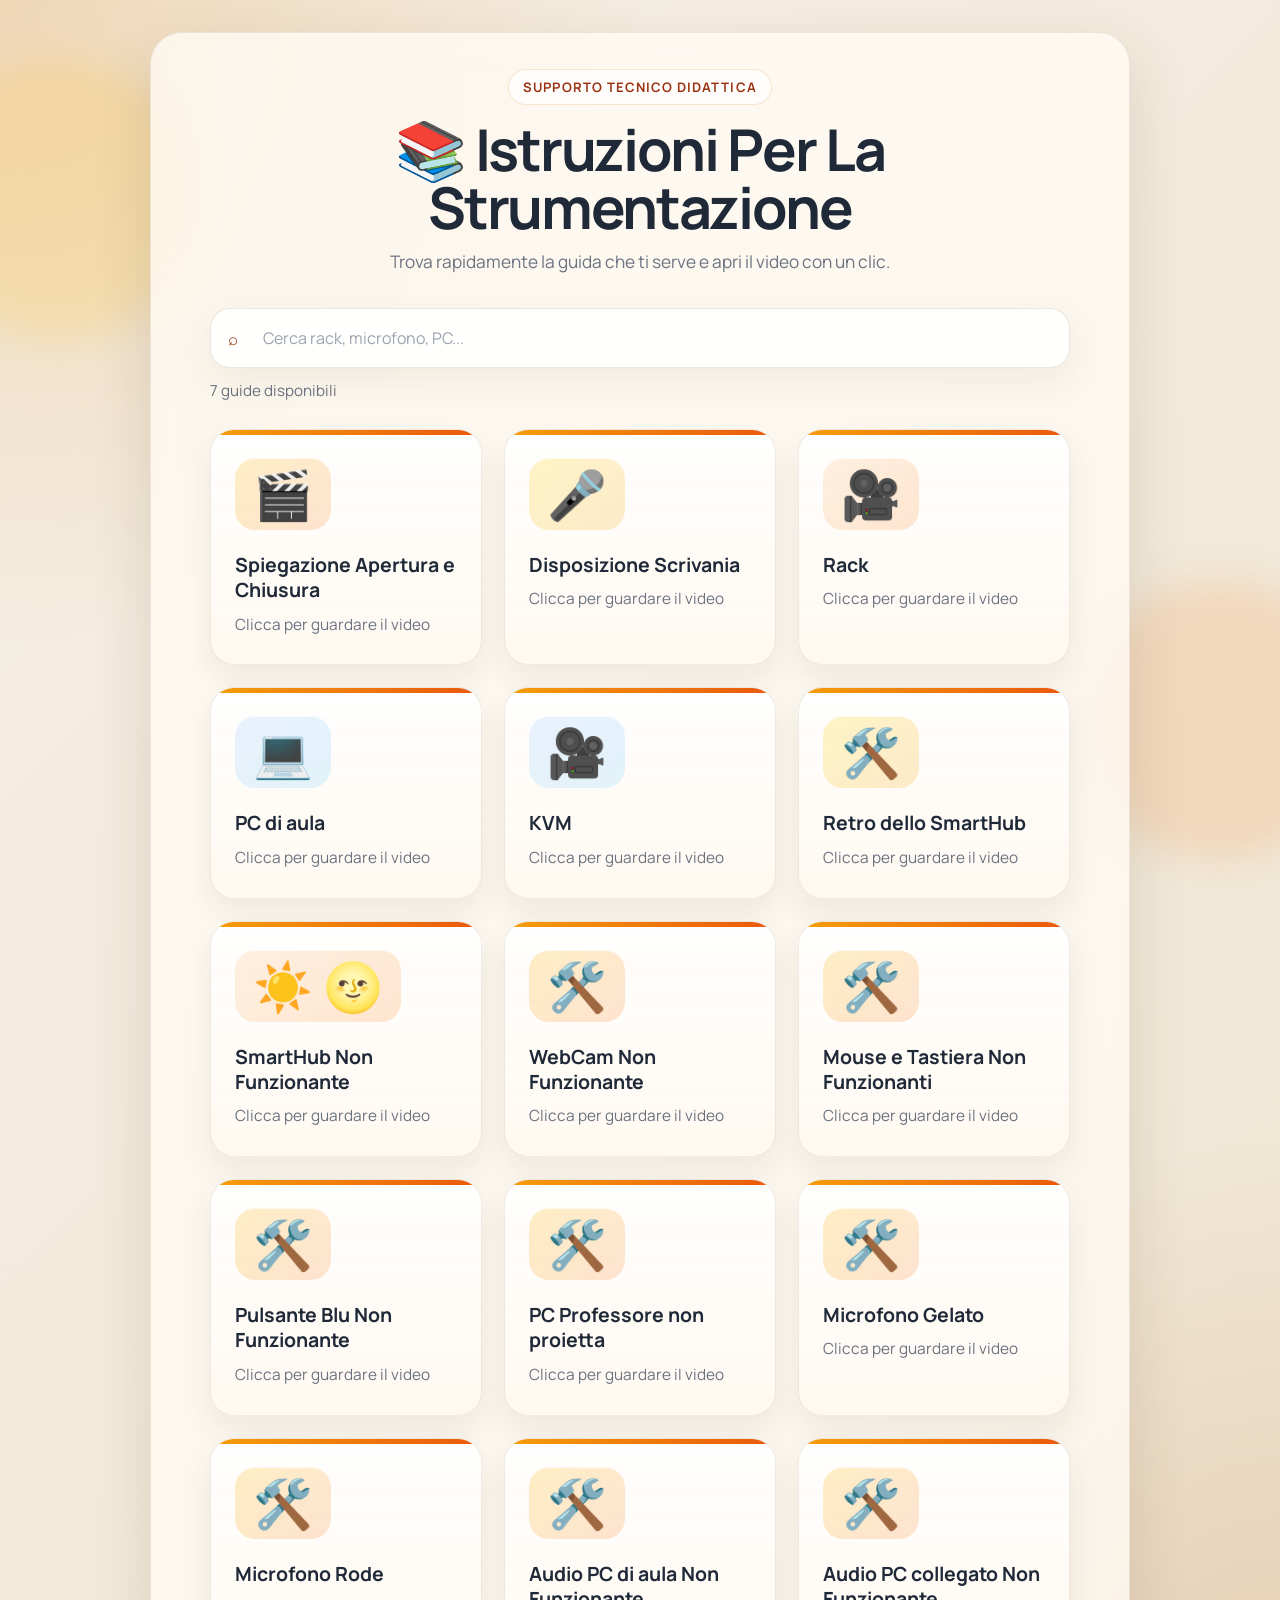
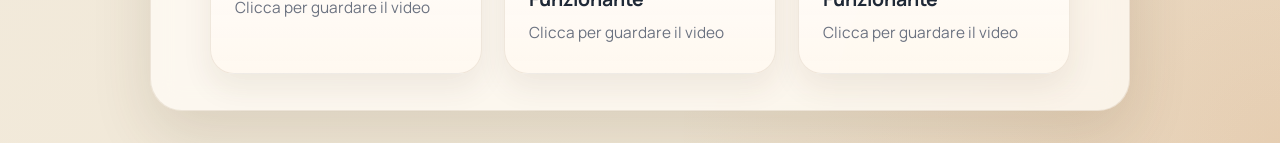
==== sito/index.html @ 525419ff "aggiornamento tutte le casistiche" ====
<!DOCTYPE html>
<html lang="it">
<head>
  <meta charset="UTF-8" />
  <meta name="viewport" content="width=device-width, initial-scale=1.0" />
  <title>Istruzioni Per La Strumentazione</title>
  <link rel="stylesheet" href="style.css" />
</head>
<body>
  <main class="page-shell">
    <header>
      <span class="eyebrow">Supporto tecnico didattica</span>
      <h1>📚 Istruzioni Per La Strumentazione</h1>
      <p>Trova rapidamente la guida che ti serve e apri il video con un clic.</p>
    </header>

    <section class="search-section" aria-label="Ricerca istruzioni">
      <div class="search-box">
        <span class="search-icon" aria-hidden="true">⌕</span>
        <input
          type="search"
          id="card-search"
          class="search-input"
          placeholder="Cerca rack, microfono, PC..."
          aria-label="Cerca tra le card" />
      </div>
      <p id="results-count" class="results-count">7 guide disponibili</p>
    </section>

    <div class="grid">
    <!-- ===== CARD 1 ===== -->
    <div class="card" onclick="openModal('SpiegazioneAperturaChiusura')">
      <div class="icon">🎬</div>
      <h2>Spiegazione Apertura e Chiusura</h2>
      <p>Clicca per guardare il video</p>
    </div>

    <!-- ===== CARD 2 ===== -->
    <div class="card" onclick="openModal('DisposizioneScrivania')">
      <div class="icon">🎤</div>
      <h2>Disposizione Scrivania</h2>
      <p>Clicca per guardare il video</p>
    </div>

    <!-- ===== CARD 3 ===== -->
    <div class="card" onclick="openModal('Rack')">
      <div class="icon">🎥</div>
      <h2>Rack</h2>
      <p>Clicca per guardare il video</p>
    </div>

    <!-- ===== CARD 4 ===== -->
    <div class="card" onclick="openModal('PCAula')">
      <div class="icon">💻</div>
      <h2>PC di aula</h2>
      <p>Clicca per guardare il video</p>
    </div>

    <!-- ===== CARD 5 ===== -->
    <div class="card" onclick="openModal('KVM')">
      <div class="icon">🎥</div>
      <h2>KVM</h2>
      <p>Clicca per guardare il video</p>
    </div>

    <!-- ===== CARD 6 ===== -->
    <div class="card" onclick="openModal('RetroSmartHub')">
      <div class="icon">🛠️</div>
      <h2>Retro dello SmartHub</h2>
      <p>Clicca per guardare il video</p>
    </div>

    <!-- ===== CARD 7 ===== -->
    <div class="card" onclick="openModal('SmartHubNonFunzionante')">
      <div class="icon">☀️ 🌝</div>
      <h2>SmartHub Non Funzionante</h2>
      <p>Clicca per guardare il video</p>
    </div>

    <!-- ===== CARD 8 ===== -->
    <div class="card" onclick="openModal('WebCamNonFunzionante')">
      <div class="icon">🛠️</div>
      <h2>WebCam Non Funzionante</h2>
      <p>Clicca per guardare il video</p>
    </div>

    <!-- ===== CARD 9 ===== -->
    <div class="card" onclick="openModal('MouseTastieraNonFunzioante')">
      <div class="icon">🛠️</div>
      <h2>Mouse e Tastiera Non Funzionanti</h2>
      <p>Clicca per guardare il video</p>
    </div>

    <!-- ===== CARD 10 ===== -->
    <div class="card" onclick="openModal('PulsanteBluNonFunzioante')">
      <div class="icon">🛠️</div>
      <h2>Pulsante Blu Non Funzionante</h2>
      <p>Clicca per guardare il video</p>
    </div>

    <!-- ===== CARD 11 ===== -->
    <div class="card" onclick="openModal('ProienzionePcProf')">
      <div class="icon">🛠️</div>
      <h2>PC Professore non proietta</h2>
      <p>Clicca per guardare il video</p>
    </div>

     <!-- ===== CARD 12 ===== -->
    <div class="card" onclick="openModal('MicrofonoGelato')">
      <div class="icon">🛠️</div>
      <h2>Microfono Gelato</h2>
      <p>Clicca per guardare il video</p>
    </div>

    <!-- ===== CARD 13 ===== -->
    <div class="card" onclick="openModal('MicrofonoRode')">
      <div class="icon">🛠️</div>
      <h2>Microfono Rode</h2>
      <p>Clicca per guardare il video</p>
    </div>

    <!-- ===== CARD 14 ===== -->
    <div class="card" onclick="openModal('AudioPCAulaNonFunzionante')">
      <div class="icon">🛠️</div>
      <h2>Audio PC di aula Non Funzionante</h2>
      <p>Clicca per guardare il video</p>
    </div>

    <!-- ===== CARD 15 ===== -->
    <div class="card" onclick="openModal('AudioPCCollegatoNonFunzionante')">
      <div class="icon">🛠️</div>
      <h2>Audio PC collegato Non Funzionante</h2>
      <p>Clicca per guardare il video</p>
    </div>

    </div>

    <p id="no-results" class="no-results" hidden>Nessuna card trovata per questa ricerca.</p>
  </main>

  <!-- ===== MODAL ===== -->
  <div class="modal-overlay" id="modal" onclick="handleOverlayClick(event)">
    <div class="modal">
      <div class="modal-header">
        <h3 id="modal-title">Video</h3>
        <button class="close-btn" onclick="closeModal()">✕</button>
      </div>
      <div class="video-wrapper">
        <iframe
          id="yt-player"
          src=""
          title="Google Drive video"
          allow="autoplay"
          allowfullscreen>
        </iframe>
      </div>
    </div>
  </div>

  <script src="script.js"></script>

</body>
</html>
---- sito/style.css ----
@import url('https://fonts.googleapis.com/css2?family=Manrope:wght@400;500;600;700;800&display=swap');

:root {
  --bg: #f5efe4;
  --bg-accent: #efe5d2;
  --panel: rgba(255, 251, 245, 0.78);
  --panel-border: rgba(123, 92, 54, 0.12);
  --card: rgba(255, 255, 255, 0.86);
  --text: #1f2937;
  --muted: #6b7280;
  --accent: #d97706;
  --accent-dark: #9a3412;
  --accent-soft: rgba(217, 119, 6, 0.12);
  --shadow: 0 24px 60px rgba(79, 55, 26, 0.14);
}

* {
  box-sizing: border-box;
  margin: 0;
  padding: 0;
}

body {
  font-family: 'Manrope', sans-serif;
  background:
    radial-gradient(circle at top left, rgba(217, 119, 6, 0.2), transparent 30%),
    radial-gradient(circle at bottom right, rgba(180, 83, 9, 0.16), transparent 28%),
    linear-gradient(135deg, var(--bg) 0%, var(--bg-accent) 100%);
  min-height: 100vh;
  display: flex;
  flex-direction: column;
  align-items: center;
  justify-content: center;
  padding: 32px 20px;
  color: var(--text);
}

body::before,
body::after {
  content: '';
  position: fixed;
  width: 280px;
  height: 280px;
  border-radius: 999px;
  filter: blur(18px);
  z-index: -1;
}

body::before {
  top: 60px;
  left: -80px;
  background: rgba(251, 191, 36, 0.18);
}

body::after {
  right: -80px;
  bottom: 40px;
  background: rgba(249, 115, 22, 0.14);
}

.page-shell {
  width: min(980px, 100%);
  padding: 36px;
  border-radius: 32px;
  background: var(--panel);
  border: 1px solid var(--panel-border);
  box-shadow: var(--shadow);
  backdrop-filter: blur(14px);
}

header {
  text-align: center;
  margin-bottom: 32px;
}

.eyebrow {
  display: inline-flex;
  align-items: center;
  justify-content: center;
  margin-bottom: 16px;
  padding: 8px 14px;
  border-radius: 999px;
  background: rgba(255, 255, 255, 0.75);
  border: 1px solid rgba(217, 119, 6, 0.18);
  color: var(--accent-dark);
  font-size: 0.82rem;
  font-weight: 700;
  letter-spacing: 0.08em;
  text-transform: uppercase;
}

header h1 {
  font-size: clamp(2.2rem, 5vw, 3.6rem);
  color: var(--text);
  margin-bottom: 12px;
  letter-spacing: -0.04em;
  line-height: 1;
}

header p {
  max-width: 620px;
  margin: 0 auto;
  color: var(--muted);
  font-size: 1.08rem;
  line-height: 1.6;
}

.search-section {
  width: 100%;
  max-width: 860px;
  margin: 0 auto 28px;
}

.search-box {
  position: relative;
}

.search-icon {
  position: absolute;
  top: 50%;
  left: 18px;
  transform: translateY(-50%);
  color: var(--accent-dark);
  font-size: 1.05rem;
  pointer-events: none;
}

.search-input {
  width: 100%;
  padding: 18px 20px 18px 52px;
  border: 1px solid rgba(123, 92, 54, 0.15);
  border-radius: 20px;
  font-size: 1rem;
  font-family: inherit;
  background: rgba(255, 255, 255, 0.86);
  color: var(--text);
  box-shadow: 0 14px 35px rgba(99, 72, 38, 0.08);
  transition: transform 0.2s ease, border-color 0.2s ease, box-shadow 0.2s ease;
}

.search-input:focus {
  outline: none;
  transform: translateY(-1px);
  border-color: rgba(217, 119, 6, 0.45);
  box-shadow: 0 0 0 5px rgba(217, 119, 6, 0.12), 0 16px 40px rgba(99, 72, 38, 0.14);
}

.search-input::placeholder {
  color: #9ca3af;
}

.results-count {
  margin-top: 12px;
  color: var(--muted);
  font-size: 0.95rem;
}

.grid {
  display: grid;
  grid-template-columns: repeat(auto-fit, minmax(240px, 1fr));
  gap: 22px;
  width: 100%;
  max-width: 860px;
  margin: 0 auto;
}

.card {
  position: relative;
  overflow: hidden;
  background: linear-gradient(180deg, rgba(255, 255, 255, 0.96) 0%, rgba(255, 248, 240, 0.92) 100%);
  border-radius: 24px;
  padding: 28px 24px;
  text-align: left;
  cursor: pointer;
  box-shadow: 0 14px 30px rgba(79, 55, 26, 0.08);
  transition: transform 0.24s ease, box-shadow 0.24s ease, border-color 0.24s ease;
  border: 1px solid rgba(123, 92, 54, 0.12);
}

.card::before {
  content: '';
  position: absolute;
  inset: 0 0 auto 0;
  height: 5px;
  background: linear-gradient(90deg, #f59e0b 0%, #ea580c 100%);
}

.card:hover {
  transform: translateY(-7px);
  box-shadow: 0 24px 40px rgba(79, 55, 26, 0.16);
  border-color: rgba(217, 119, 6, 0.28);
}

.card .icon {
  font-size: 3rem;
  width: fit-content;
  min-width: 72px;
  height: 72px;
  display: inline-flex;
  align-items: center;
  justify-content: center;
  gap: 6px;
  padding: 0 18px;
  white-space: nowrap;
  margin: 0 auto 22px;
  line-height: 1;
  border-radius: 20px;
  background: linear-gradient(135deg, rgba(251, 191, 36, 0.26), rgba(249, 115, 22, 0.18));
  box-shadow: inset 0 1px 0 rgba(255, 255, 255, 0.65);
}

.card h2 {
  font-size: 1.22rem;
  color: var(--text);
  margin-bottom: 10px;
  line-height: 1.3;
}

.card p {
  font-size: 0.96rem;
  color: var(--muted);
  line-height: 1.55;
}

.card.hidden {
  display: none;
}

.card:nth-child(2) .icon,
.card:nth-child(6) .icon {
  background: linear-gradient(135deg, rgba(253, 224, 71, 0.3), rgba(245, 158, 11, 0.2));
}

.card:nth-child(3) .icon,
.card:nth-child(7) .icon {
  background: linear-gradient(135deg, rgba(254, 215, 170, 0.34), rgba(251, 146, 60, 0.22));
}

.card:nth-child(4) .icon,
.card:nth-child(5) .icon {
  background: linear-gradient(135deg, rgba(191, 219, 254, 0.34), rgba(125, 211, 252, 0.22));
}

.no-results {
  margin-top: 24px;
  padding: 18px 20px;
  border-radius: 18px;
  background: rgba(255, 255, 255, 0.7);
  border: 1px dashed rgba(123, 92, 54, 0.22);
  color: #475569;
  font-size: 1rem;
  text-align: center;
}

/* ---- MODAL ---- */
.modal-overlay {
  display: none;
  position: fixed;
  inset: 0;
  background: rgba(0, 0, 0, 0.75);
  z-index: 1000;
  align-items: center;
  justify-content: center;
  padding: 16px;
}

.modal-overlay.active {
  display: flex;
}

.modal {
  background: #1f2937;
  border-radius: 24px;
  overflow: hidden;
  width: 100%;
  max-width: 800px;
  position: relative;
  box-shadow: 0 30px 80px rgba(0, 0, 0, 0.45);
}

.modal-header {
  display: flex;
  align-items: center;
  justify-content: space-between;
  padding: 18px 22px;
  background: linear-gradient(90deg, #111827 0%, #374151 100%);
}

.modal-header h3 {
  color: #ffffff;
  font-size: 1.1rem;
}

.close-btn {
  background: none;
  border: none;
  color: #a0aec0;
  font-size: 1.5rem;
  cursor: pointer;
  line-height: 1;
  transition: color 0.2s;
}

.close-btn:hover {
  color: #ffffff;
}

.video-wrapper {
  position: relative;
  padding-bottom: 56.25%; /* 16:9 */
  height: 0;
}

.video-wrapper iframe {
  position: absolute;
  inset: 0;
  width: 100%;
  height: 100%;
  border: none;
}

@media (max-width: 640px) {
  body {
    justify-content: flex-start;
    padding: 18px 14px;
  }

  .page-shell {
    padding: 24px 18px;
    border-radius: 24px;
  }

  header {
    margin-bottom: 24px;
  }

  .search-input {
    padding: 16px 18px 16px 48px;
  }

  .grid {
    grid-template-columns: 1fr;
  }

  .card {
    padding: 24px 20px;
  }
}
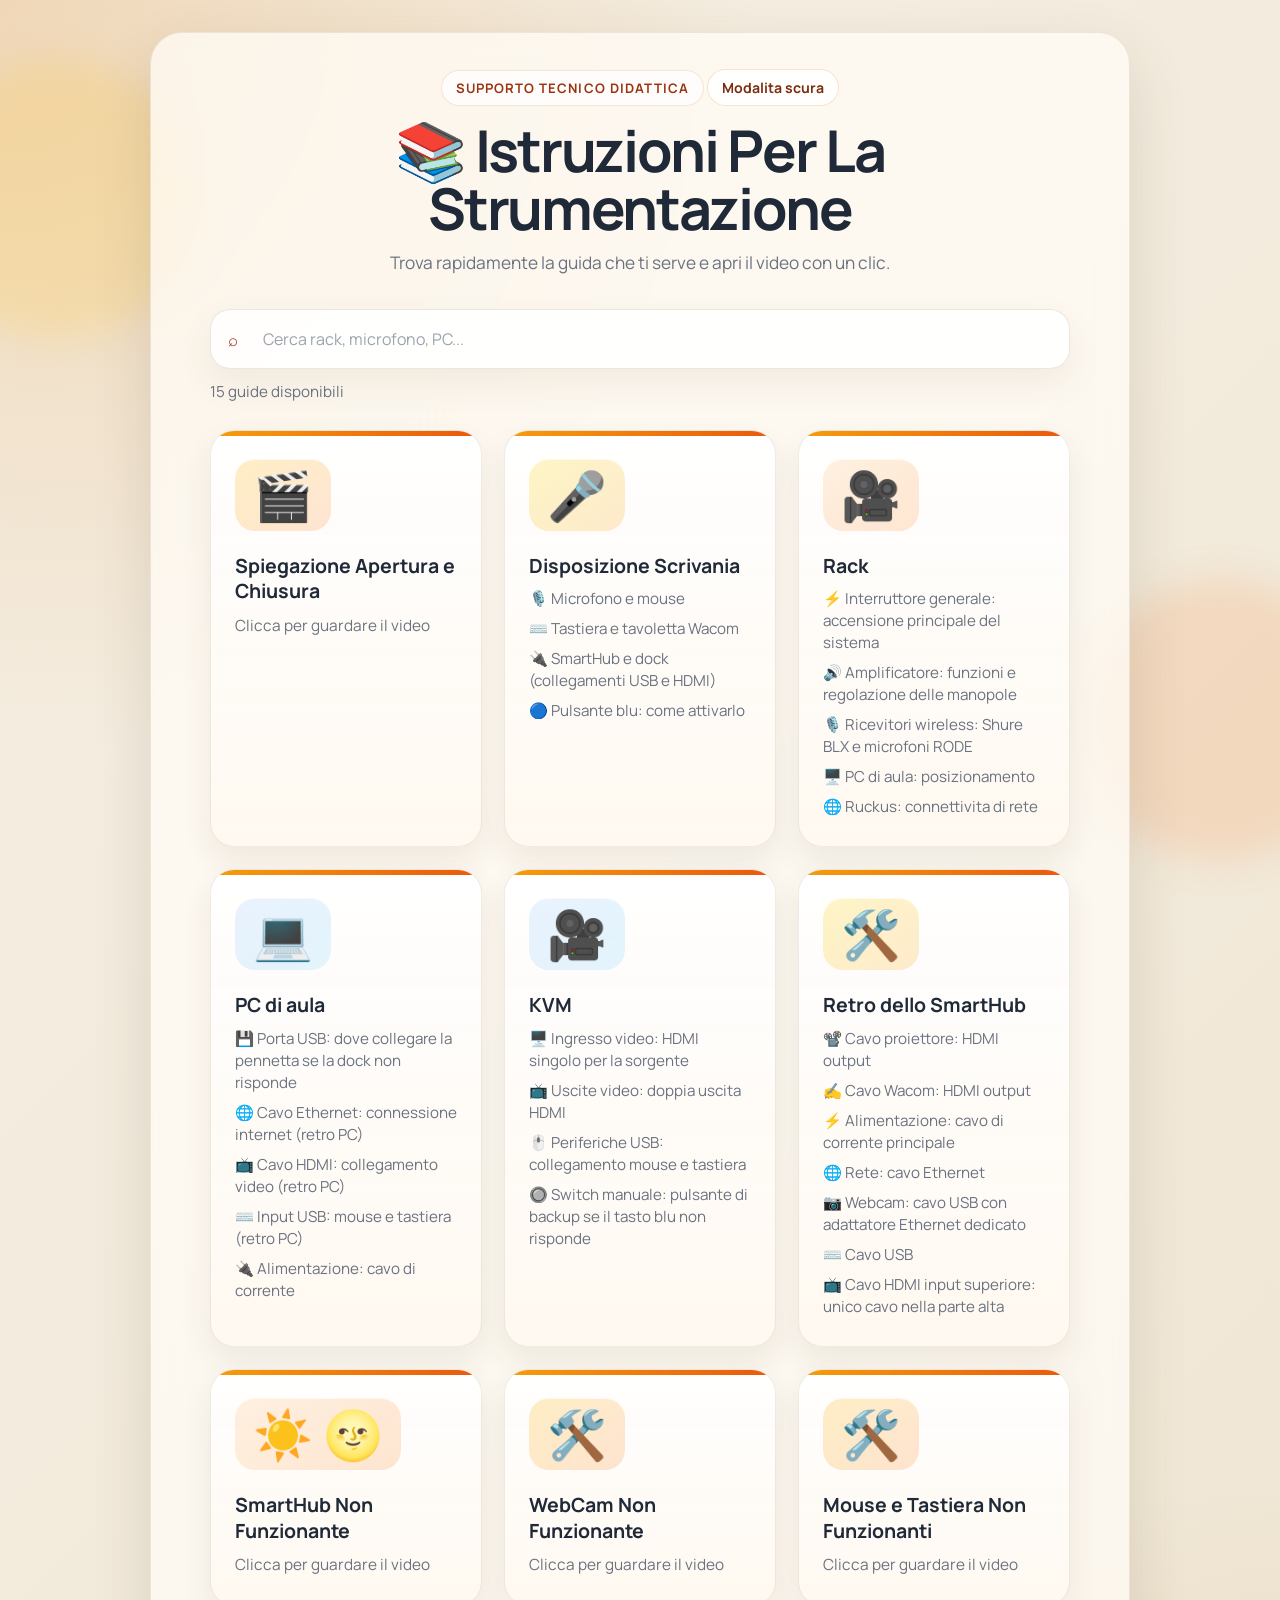
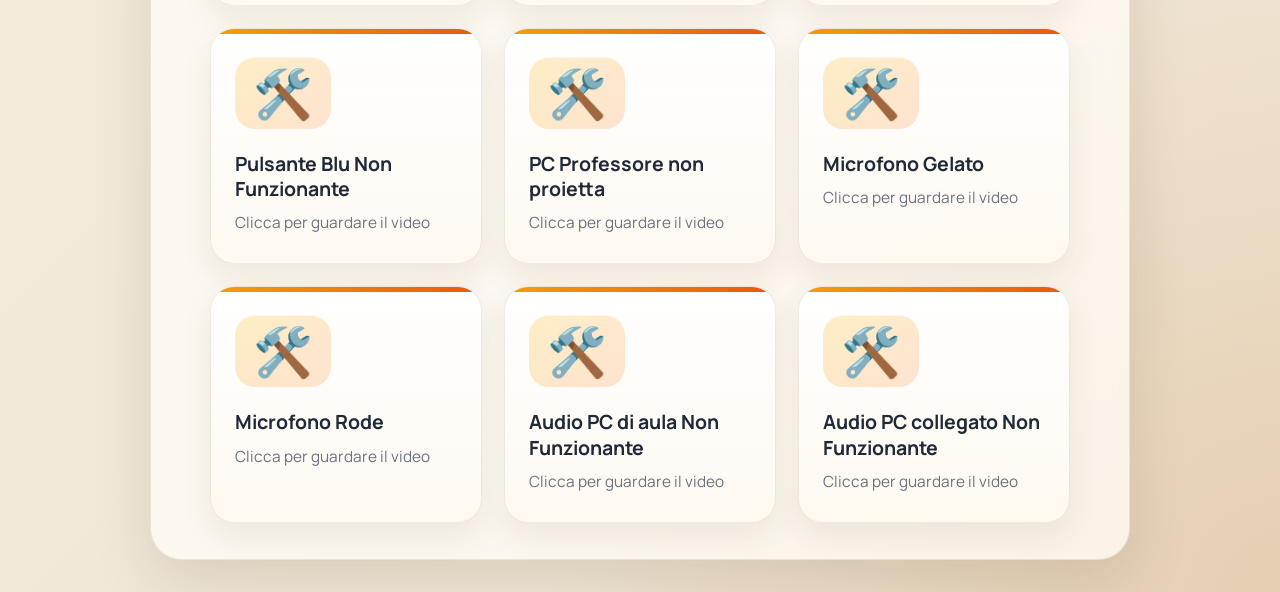
==== commit 6db3ae63: "aggioramenti" ====
--- a/sito/index.html
+++ b/sito/index.html
@@ -10,6 +10,9 @@
   <main class="page-shell">
     <header>
       <span class="eyebrow">Supporto tecnico didattica</span>
+      <button id="theme-toggle" class="theme-toggle" type="button" aria-label="Attiva modalita scura">
+        Modalita scura
+      </button>
       <h1>📚 Istruzioni Per La Strumentazione</h1>
       <p>Trova rapidamente la guida che ti serve e apri il video con un clic.</p>
     </header>
@@ -24,7 +27,7 @@
           placeholder="Cerca rack, microfono, PC..."
           aria-label="Cerca tra le card" />
       </div>
-      <p id="results-count" class="results-count">7 guide disponibili</p>
+      <p id="results-count" class="results-count">15 guide disponibili</p>
     </section>
 
     <div class="grid">
@@ -36,38 +39,69 @@
     </div>
 
     <!-- ===== CARD 2 ===== -->
-    <div class="card" onclick="openModal('DisposizioneScrivania')">
+    <div class="card card-two" onclick="openModal('DisposizioneScrivania')">
       <div class="icon">🎤</div>
       <h2>Disposizione Scrivania</h2>
-      <p>Clicca per guardare il video</p>
+      <ul class="card-two-list">
+        <li>🎙️ Microfono e mouse</li>
+        <li>⌨️ Tastiera e tavoletta Wacom</li>
+        <li>🔌 SmartHub e dock (collegamenti USB e HDMI)</li>
+        <li>🔵 Pulsante blu: come attivarlo</li>
+      </ul>
     </div>
 
     <!-- ===== CARD 3 ===== -->
-    <div class="card" onclick="openModal('Rack')">
+    <div class="card card-three" onclick="openModal('Rack')">
       <div class="icon">🎥</div>
       <h2>Rack</h2>
-      <p>Clicca per guardare il video</p>
+      <ul class="card-three-list">
+        <li>⚡ Interruttore generale: accensione principale del sistema</li>
+        <li>🔊 Amplificatore: funzioni e regolazione delle manopole</li>
+        <li>🎙️ Ricevitori wireless: Shure BLX e microfoni RODE</li>
+        <li>🖥️ PC di aula: posizionamento</li>
+        <li>🌐 Ruckus: connettivita di rete</li>
+      </ul>
     </div>
 
     <!-- ===== CARD 4 ===== -->
-    <div class="card" onclick="openModal('PCAula')">
+    <div class="card card-four" onclick="openModal('PCAula')">
       <div class="icon">💻</div>
       <h2>PC di aula</h2>
-      <p>Clicca per guardare il video</p>
+      <ul class="card-four-list">
+        <li>💾 Porta USB: dove collegare la pennetta se la dock non risponde</li>
+        <li>🌐 Cavo Ethernet: connessione internet (retro PC)</li>
+        <li>📺 Cavo HDMI: collegamento video (retro PC)</li>
+        <li>⌨️ Input USB: mouse e tastiera (retro PC)</li>
+        <li>🔌 Alimentazione: cavo di corrente</li>
+      </ul>
     </div>
 
     <!-- ===== CARD 5 ===== -->
-    <div class="card" onclick="openModal('KVM')">
+    <div class="card card-five" onclick="openModal('KVM')">
       <div class="icon">🎥</div>
       <h2>KVM</h2>
-      <p>Clicca per guardare il video</p>
+      <ul class="card-five-list">
+        <li>🖥️ Ingresso video: HDMI singolo per la sorgente</li>
+        <li>📺 Uscite video: doppia uscita HDMI </li>
+        <li>🖱️ Periferiche USB: collegamento mouse e tastiera</li>
+        <li>🔘 Switch manuale: pulsante di backup se il tasto blu non risponde</li>
+      </ul>
+      
     </div>
 
     <!-- ===== CARD 6 ===== -->
-    <div class="card" onclick="openModal('RetroSmartHub')">
+    <div class="card card-six" onclick="openModal('RetroSmartHub')">
       <div class="icon">🛠️</div>
       <h2>Retro dello SmartHub</h2>
-      <p>Clicca per guardare il video</p>
+      <ul class="card-six-list">
+        <li>📽️ Cavo proiettore: HDMI output</li>
+        <li>✍️ Cavo Wacom: HDMI output</li>
+        <li>⚡ Alimentazione: cavo di corrente principale</li>
+        <li>🌐 Rete: cavo Ethernet</li>
+        <li>📷 Webcam: cavo USB con adattatore Ethernet dedicato</li>
+        <li>⌨️ Cavo USB</li>
+        <li>📺 Cavo HDMI input superiore: unico cavo nella parte alta</li>
+      </ul>
     </div>
 
     <!-- ===== CARD 7 ===== -->
--- a/sito/style.css
+++ b/sito/style.css
@@ -3,15 +3,67 @@
 :root {
   --bg: #f5efe4;
   --bg-accent: #efe5d2;
+  --bg-radial-1: rgba(217, 119, 6, 0.2);
+  --bg-radial-2: rgba(180, 83, 9, 0.16);
+  --orb-1: rgba(251, 191, 36, 0.18);
+  --orb-2: rgba(249, 115, 22, 0.14);
   --panel: rgba(255, 251, 245, 0.78);
   --panel-border: rgba(123, 92, 54, 0.12);
   --card: rgba(255, 255, 255, 0.86);
+  --card-gradient: linear-gradient(180deg, rgba(255, 255, 255, 0.96) 0%, rgba(255, 248, 240, 0.92) 100%);
+  --card-border: rgba(123, 92, 54, 0.12);
   --text: #1f2937;
   --muted: #6b7280;
   --accent: #d97706;
   --accent-dark: #9a3412;
   --accent-soft: rgba(217, 119, 6, 0.12);
+  --eyebrow-bg: rgba(255, 255, 255, 0.75);
+  --eyebrow-border: rgba(217, 119, 6, 0.18);
+  --search-border: rgba(123, 92, 54, 0.15);
+  --search-bg: rgba(255, 255, 255, 0.86);
+  --search-shadow: 0 14px 35px rgba(99, 72, 38, 0.08);
+  --search-focus-shadow: 0 0 0 5px rgba(217, 119, 6, 0.12), 0 16px 40px rgba(99, 72, 38, 0.14);
+  --placeholder: #9ca3af;
+  --no-results-bg: rgba(255, 255, 255, 0.7);
+  --no-results-border: rgba(123, 92, 54, 0.22);
+  --no-results-text: #475569;
+  --toggle-bg: rgba(255, 255, 255, 0.84);
+  --toggle-border: rgba(217, 119, 6, 0.2);
+  --toggle-text: #7c2d12;
   --shadow: 0 24px 60px rgba(79, 55, 26, 0.14);
+}
+
+body[data-theme='dark'] {
+  --bg: #0f172a;
+  --bg-accent: #111827;
+  --bg-radial-1: rgba(56, 189, 248, 0.22);
+  --bg-radial-2: rgba(14, 165, 233, 0.18);
+  --orb-1: rgba(34, 211, 238, 0.2);
+  --orb-2: rgba(59, 130, 246, 0.18);
+  --panel: rgba(15, 23, 42, 0.82);
+  --panel-border: rgba(148, 163, 184, 0.2);
+  --card: rgba(15, 23, 42, 0.75);
+  --card-gradient: linear-gradient(180deg, rgba(30, 41, 59, 0.95) 0%, rgba(17, 24, 39, 0.92) 100%);
+  --card-border: rgba(148, 163, 184, 0.24);
+  --text: #e5e7eb;
+  --muted: #94a3b8;
+  --accent: #38bdf8;
+  --accent-dark: #bae6fd;
+  --accent-soft: rgba(56, 189, 248, 0.2);
+  --eyebrow-bg: rgba(30, 41, 59, 0.7);
+  --eyebrow-border: rgba(56, 189, 248, 0.35);
+  --search-border: rgba(148, 163, 184, 0.26);
+  --search-bg: rgba(30, 41, 59, 0.8);
+  --search-shadow: 0 14px 35px rgba(2, 6, 23, 0.45);
+  --search-focus-shadow: 0 0 0 5px rgba(56, 189, 248, 0.2), 0 16px 40px rgba(2, 6, 23, 0.55);
+  --placeholder: #94a3b8;
+  --no-results-bg: rgba(30, 41, 59, 0.7);
+  --no-results-border: rgba(148, 163, 184, 0.32);
+  --no-results-text: #cbd5e1;
+  --toggle-bg: rgba(30, 41, 59, 0.82);
+  --toggle-border: rgba(56, 189, 248, 0.35);
+  --toggle-text: #e0f2fe;
+  --shadow: 0 24px 60px rgba(2, 6, 23, 0.55);
 }
 
 * {
@@ -23,8 +75,8 @@
 body {
   font-family: 'Manrope', sans-serif;
   background:
-    radial-gradient(circle at top left, rgba(217, 119, 6, 0.2), transparent 30%),
-    radial-gradient(circle at bottom right, rgba(180, 83, 9, 0.16), transparent 28%),
+    radial-gradient(circle at top left, var(--bg-radial-1), transparent 30%),
+    radial-gradient(circle at bottom right, var(--bg-radial-2), transparent 28%),
     linear-gradient(135deg, var(--bg) 0%, var(--bg-accent) 100%);
   min-height: 100vh;
   display: flex;
@@ -49,13 +101,13 @@
 body::before {
   top: 60px;
   left: -80px;
-  background: rgba(251, 191, 36, 0.18);
+  background: var(--orb-1);
 }
 
 body::after {
   right: -80px;
   bottom: 40px;
-  background: rgba(249, 115, 22, 0.14);
+  background: var(--orb-2);
 }
 
 .page-shell {
@@ -73,6 +125,33 @@
   margin-bottom: 32px;
 }
 
+.theme-toggle {
+  margin: 0 auto 16px;
+  display: inline-flex;
+  align-items: center;
+  justify-content: center;
+  border-radius: 999px;
+  border: 1px solid var(--toggle-border);
+  background: var(--toggle-bg);
+  color: var(--toggle-text);
+  font-size: 0.88rem;
+  font-family: inherit;
+  font-weight: 700;
+  padding: 8px 14px;
+  cursor: pointer;
+  transition: transform 0.2s ease, box-shadow 0.2s ease, border-color 0.2s ease;
+}
+
+.theme-toggle:hover {
+  transform: translateY(-1px);
+  box-shadow: 0 10px 24px rgba(2, 6, 23, 0.16);
+}
+
+.theme-toggle:focus-visible {
+  outline: none;
+  box-shadow: 0 0 0 4px var(--accent-soft);
+}
+
 .eyebrow {
   display: inline-flex;
   align-items: center;
@@ -80,8 +159,8 @@
   margin-bottom: 16px;
   padding: 8px 14px;
   border-radius: 999px;
-  background: rgba(255, 255, 255, 0.75);
-  border: 1px solid rgba(217, 119, 6, 0.18);
+  background: var(--eyebrow-bg);
+  border: 1px solid var(--eyebrow-border);
   color: var(--accent-dark);
   font-size: 0.82rem;
   font-weight: 700;
@@ -128,13 +207,13 @@
 .search-input {
   width: 100%;
   padding: 18px 20px 18px 52px;
-  border: 1px solid rgba(123, 92, 54, 0.15);
+  border: 1px solid var(--search-border);
   border-radius: 20px;
   font-size: 1rem;
   font-family: inherit;
-  background: rgba(255, 255, 255, 0.86);
+  background: var(--search-bg);
   color: var(--text);
-  box-shadow: 0 14px 35px rgba(99, 72, 38, 0.08);
+  box-shadow: var(--search-shadow);
   transition: transform 0.2s ease, border-color 0.2s ease, box-shadow 0.2s ease;
 }
 
@@ -142,11 +221,11 @@
   outline: none;
   transform: translateY(-1px);
   border-color: rgba(217, 119, 6, 0.45);
-  box-shadow: 0 0 0 5px rgba(217, 119, 6, 0.12), 0 16px 40px rgba(99, 72, 38, 0.14);
+  box-shadow: var(--search-focus-shadow);
 }
 
 .search-input::placeholder {
-  color: #9ca3af;
+  color: var(--placeholder);
 }
 
 .results-count {
@@ -167,14 +246,14 @@
 .card {
   position: relative;
   overflow: hidden;
-  background: linear-gradient(180deg, rgba(255, 255, 255, 0.96) 0%, rgba(255, 248, 240, 0.92) 100%);
+  background: var(--card-gradient);
   border-radius: 24px;
   padding: 28px 24px;
   text-align: left;
   cursor: pointer;
   box-shadow: 0 14px 30px rgba(79, 55, 26, 0.08);
   transition: transform 0.24s ease, box-shadow 0.24s ease, border-color 0.24s ease;
-  border: 1px solid rgba(123, 92, 54, 0.12);
+  border: 1px solid var(--card-border);
 }
 
 .card::before {
@@ -222,6 +301,61 @@
   line-height: 1.55;
 }
 
+.card-two-list {
+  list-style: none;
+  display: grid;
+  gap: 8px;
+  margin: 0;
+  padding: 0;
+  color: var(--muted);
+  font-size: 0.95rem;
+  line-height: 1.45;
+}
+
+.card-three-list {
+  list-style: none;
+  display: grid;
+  gap: 8px;
+  margin: 0;
+  padding: 0;
+  color: var(--muted);
+  font-size: 0.95rem;
+  line-height: 1.45;
+}
+
+.card-four-list {
+  list-style: none;
+  display: grid;
+  gap: 8px;
+  margin: 0;
+  padding: 0;
+  color: var(--muted);
+  font-size: 0.95rem;
+  line-height: 1.45;
+}
+
+.card-five-list {
+  list-style: none;
+  display: grid;
+  gap: 8px;
+  margin: 0;
+  padding: 0;
+  color: var(--muted);
+  font-size: 0.95rem;
+  line-height: 1.45;
+}
+
+.card-six-list {
+  list-style: none;
+  display: grid;
+  gap: 8px;
+  margin: 0;
+  padding: 0;
+  color: var(--muted);
+  font-size: 0.95rem;
+  line-height: 1.45;
+}
+
 .card.hidden {
   display: none;
 }
@@ -245,9 +379,9 @@
   margin-top: 24px;
   padding: 18px 20px;
   border-radius: 18px;
-  background: rgba(255, 255, 255, 0.7);
-  border: 1px dashed rgba(123, 92, 54, 0.22);
-  color: #475569;
+  background: var(--no-results-bg);
+  border: 1px dashed var(--no-results-border);
+  color: var(--no-results-text);
   font-size: 1rem;
   text-align: center;
 }
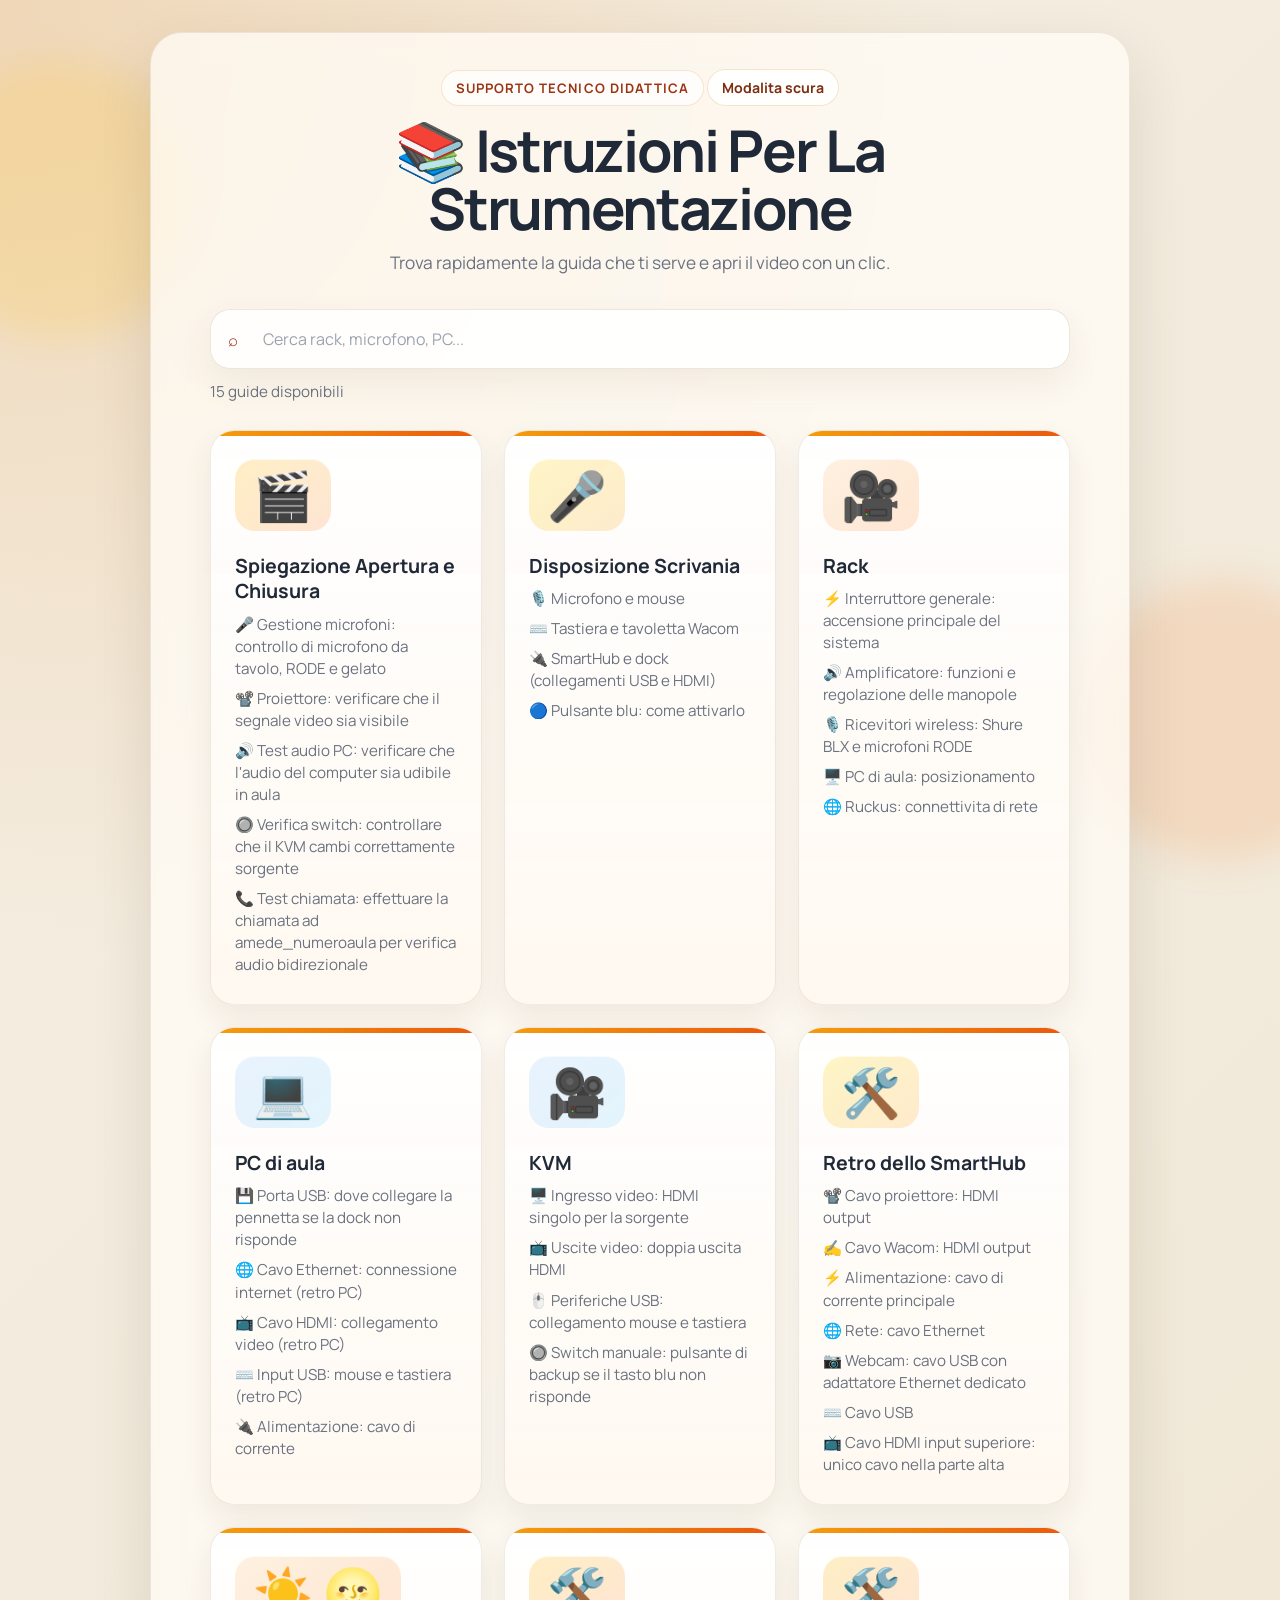
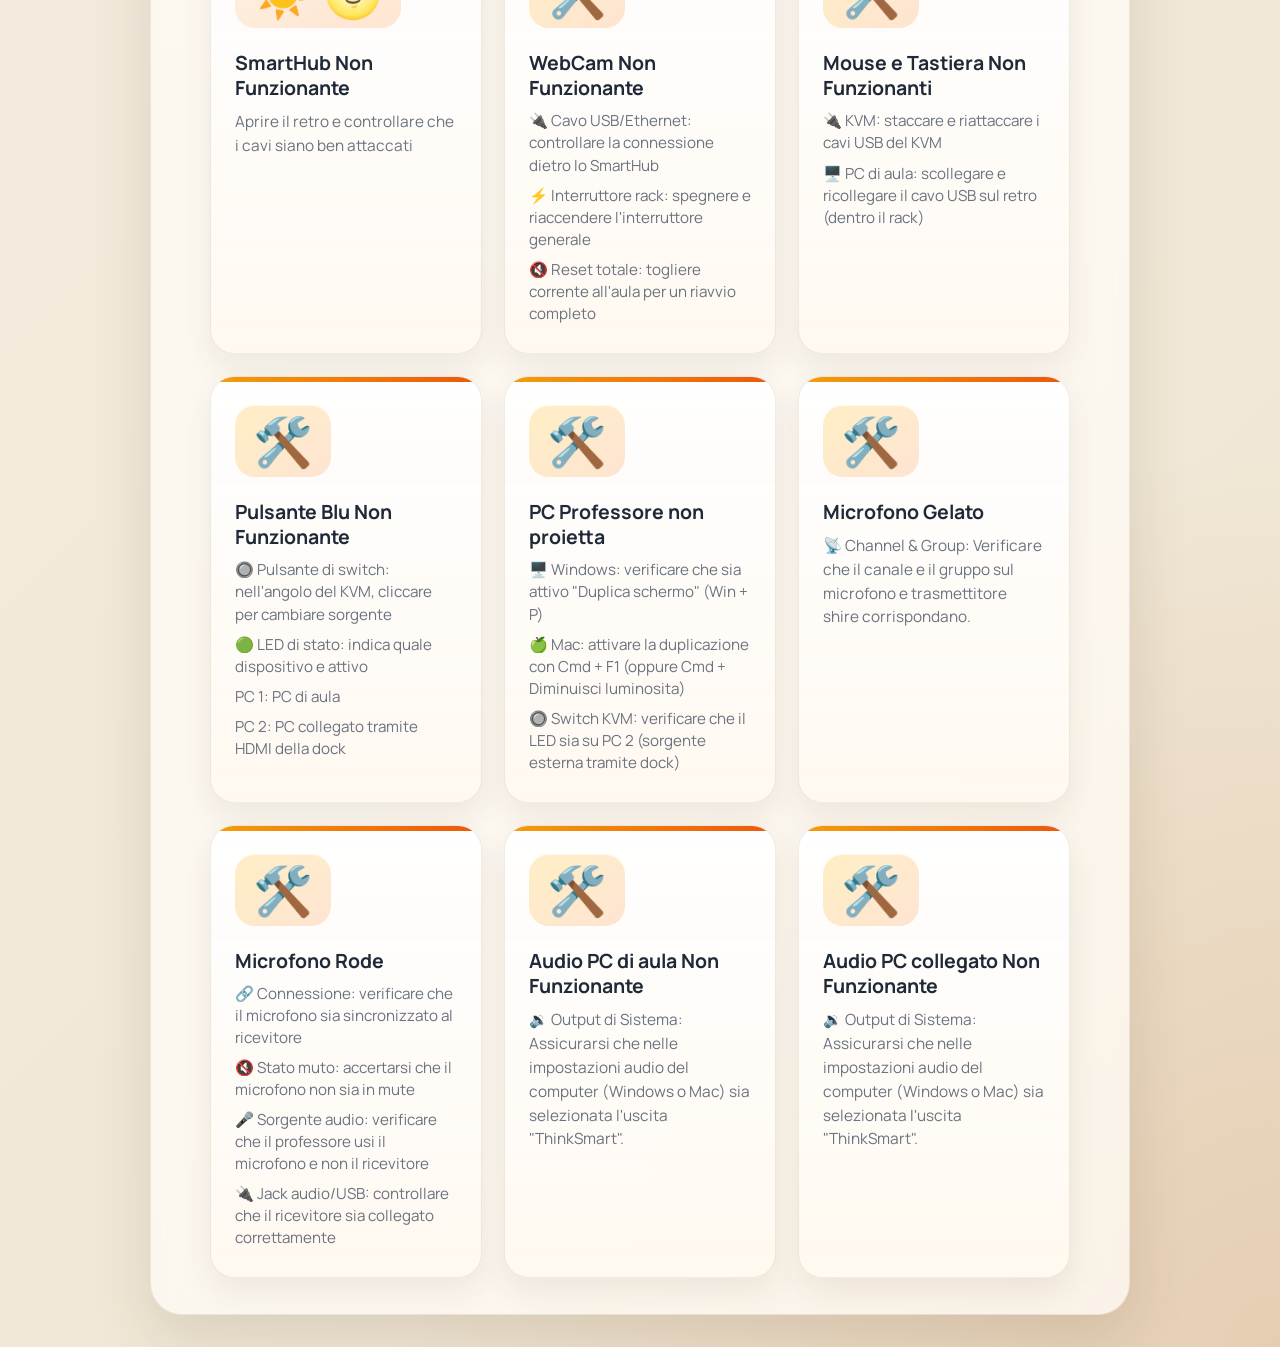
==== commit 82c62571: "aggioramento delle descrizioni e pulizia" ====
--- a/sito/index.html
+++ b/sito/index.html
@@ -32,17 +32,23 @@
 
     <div class="grid">
     <!-- ===== CARD 1 ===== -->
-    <div class="card" onclick="openModal('SpiegazioneAperturaChiusura')">
+    <div class="card card-one" onclick="openModal('SpiegazioneAperturaChiusura')">
       <div class="icon">🎬</div>
       <h2>Spiegazione Apertura e Chiusura</h2>
-      <p>Clicca per guardare il video</p>
+      <ul class="card-list">
+        <li>🎤 Gestione microfoni: controllo di microfono da tavolo, RODE e gelato</li>
+        <li>📽️ Proiettore: verificare che il segnale video sia visibile</li>
+        <li>🔊 Test audio PC: verificare che l'audio del computer sia udibile in aula</li>
+        <li>🔘 Verifica switch: controllare che il KVM cambi correttamente sorgente</li>
+        <li>📞 Test chiamata: effettuare la chiamata ad amede_numeroaula per verifica audio bidirezionale</li>
+      </ul>
     </div>
 
     <!-- ===== CARD 2 ===== -->
     <div class="card card-two" onclick="openModal('DisposizioneScrivania')">
       <div class="icon">🎤</div>
       <h2>Disposizione Scrivania</h2>
-      <ul class="card-two-list">
+      <ul class="card-list">
         <li>🎙️ Microfono e mouse</li>
         <li>⌨️ Tastiera e tavoletta Wacom</li>
         <li>🔌 SmartHub e dock (collegamenti USB e HDMI)</li>
@@ -54,7 +60,7 @@
     <div class="card card-three" onclick="openModal('Rack')">
       <div class="icon">🎥</div>
       <h2>Rack</h2>
-      <ul class="card-three-list">
+      <ul class="card-list">
         <li>⚡ Interruttore generale: accensione principale del sistema</li>
         <li>🔊 Amplificatore: funzioni e regolazione delle manopole</li>
         <li>🎙️ Ricevitori wireless: Shure BLX e microfoni RODE</li>
@@ -67,7 +73,7 @@
     <div class="card card-four" onclick="openModal('PCAula')">
       <div class="icon">💻</div>
       <h2>PC di aula</h2>
-      <ul class="card-four-list">
+      <ul class="card-list">
         <li>💾 Porta USB: dove collegare la pennetta se la dock non risponde</li>
         <li>🌐 Cavo Ethernet: connessione internet (retro PC)</li>
         <li>📺 Cavo HDMI: collegamento video (retro PC)</li>
@@ -80,7 +86,7 @@
     <div class="card card-five" onclick="openModal('KVM')">
       <div class="icon">🎥</div>
       <h2>KVM</h2>
-      <ul class="card-five-list">
+      <ul class="card-list">
         <li>🖥️ Ingresso video: HDMI singolo per la sorgente</li>
         <li>📺 Uscite video: doppia uscita HDMI </li>
         <li>🖱️ Periferiche USB: collegamento mouse e tastiera</li>
@@ -93,7 +99,7 @@
     <div class="card card-six" onclick="openModal('RetroSmartHub')">
       <div class="icon">🛠️</div>
       <h2>Retro dello SmartHub</h2>
-      <ul class="card-six-list">
+      <ul class="card-list">
         <li>📽️ Cavo proiettore: HDMI output</li>
         <li>✍️ Cavo Wacom: HDMI output</li>
         <li>⚡ Alimentazione: cavo di corrente principale</li>
@@ -108,63 +114,84 @@
     <div class="card" onclick="openModal('SmartHubNonFunzionante')">
       <div class="icon">☀️ 🌝</div>
       <h2>SmartHub Non Funzionante</h2>
-      <p>Clicca per guardare il video</p>
+      <p>Aprire il retro e controllare che i cavi siano ben attaccati </p>
     </div>
 
     <!-- ===== CARD 8 ===== -->
-    <div class="card" onclick="openModal('WebCamNonFunzionante')">
+    <div class="card card-eight" onclick="openModal('WebCamNonFunzionante')">
       <div class="icon">🛠️</div>
       <h2>WebCam Non Funzionante</h2>
-      <p>Clicca per guardare il video</p>
+      <ul class="card-list">
+        <li>🔌 Cavo USB/Ethernet: controllare la connessione dietro lo SmartHub</li>
+        <li>⚡ Interruttore rack: spegnere e riaccendere l'interruttore generale</li>
+        <li>🔇 Reset totale: togliere corrente all'aula per un riavvio completo</li>
+      </ul>
     </div>
 
     <!-- ===== CARD 9 ===== -->
-    <div class="card" onclick="openModal('MouseTastieraNonFunzioante')">
+    <div class="card card-nine" onclick="openModal('MouseTastieraNonFunzionante')">
       <div class="icon">🛠️</div>
       <h2>Mouse e Tastiera Non Funzionanti</h2>
-      <p>Clicca per guardare il video</p>
+      <ul class="card-list">
+        <li>🔌 KVM: staccare e riattaccare i cavi USB del KVM</li>
+        <li>🖥️ PC di aula: scollegare e ricollegare il cavo USB sul retro (dentro il rack)</li>
+      </ul>
     </div>
 
     <!-- ===== CARD 10 ===== -->
-    <div class="card" onclick="openModal('PulsanteBluNonFunzioante')">
+    <div class="card card-ten" onclick="openModal('PulsanteBluNonFunzionante')">
       <div class="icon">🛠️</div>
       <h2>Pulsante Blu Non Funzionante</h2>
-      <p>Clicca per guardare il video</p>
+      <ul class="card-list">
+        <li>🔘 Pulsante di switch: nell'angolo del KVM, cliccare per cambiare sorgente</li>
+        <li>🟢 LED di stato: indica quale dispositivo e attivo</li>
+        <li>PC 1: PC di aula</li>
+        <li>PC 2: PC collegato tramite HDMI della dock</li>
+      </ul>
     </div>
 
     <!-- ===== CARD 11 ===== -->
-    <div class="card" onclick="openModal('ProienzionePcProf')">
+    <div class="card card-eleven" onclick="openModal('ProienzionePcProf')">
       <div class="icon">🛠️</div>
       <h2>PC Professore non proietta</h2>
-      <p>Clicca per guardare il video</p>
+      <ul class="card-list">
+        <li>🖥️ Windows: verificare che sia attivo "Duplica schermo" (Win + P)</li>
+        <li>🍏 Mac: attivare la duplicazione con Cmd + F1 (oppure Cmd + Diminuisci luminosita)</li>
+        <li>🔘 Switch KVM: verificare che il LED sia su PC 2 (sorgente esterna tramite dock)</li>
+      </ul>
     </div>
 
      <!-- ===== CARD 12 ===== -->
     <div class="card" onclick="openModal('MicrofonoGelato')">
       <div class="icon">🛠️</div>
       <h2>Microfono Gelato</h2>
-      <p>Clicca per guardare il video</p>
+      <p>📡 Channel & Group: Verificare che il canale e il gruppo sul microfono e trasmettitore shire corrispondano.</p>
     </div>
 
     <!-- ===== CARD 13 ===== -->
-    <div class="card" onclick="openModal('MicrofonoRode')">
+    <div class="card card-thirteen" onclick="openModal('MicrofonoRode')">
       <div class="icon">🛠️</div>
       <h2>Microfono Rode</h2>
-      <p>Clicca per guardare il video</p>
+      <ul class="card-list">
+        <li>🔗 Connessione: verificare che il microfono sia sincronizzato al ricevitore</li>
+        <li>🔇 Stato muto: accertarsi che il microfono non sia in mute</li>
+        <li>🎤 Sorgente audio: verificare che il professore usi il microfono e non il ricevitore</li>
+        <li>🔌 Jack audio/USB: controllare che il ricevitore sia collegato correttamente</li>
+      </ul>
     </div>
 
     <!-- ===== CARD 14 ===== -->
     <div class="card" onclick="openModal('AudioPCAulaNonFunzionante')">
       <div class="icon">🛠️</div>
       <h2>Audio PC di aula Non Funzionante</h2>
-      <p>Clicca per guardare il video</p>
+      <p>🔉 Output di Sistema: Assicurarsi che nelle impostazioni audio del computer (Windows o Mac) sia selezionata l'uscita "ThinkSmart".</p>
     </div>
 
     <!-- ===== CARD 15 ===== -->
     <div class="card" onclick="openModal('AudioPCCollegatoNonFunzionante')">
       <div class="icon">🛠️</div>
       <h2>Audio PC collegato Non Funzionante</h2>
-      <p>Clicca per guardare il video</p>
+      <p>🔉 Output di Sistema: Assicurarsi che nelle impostazioni audio del computer (Windows o Mac) sia selezionata l'uscita "ThinkSmart".</p>
     </div>
 
     </div>
--- a/sito/style.css
+++ b/sito/style.css
@@ -301,51 +301,7 @@
   line-height: 1.55;
 }
 
-.card-two-list {
-  list-style: none;
-  display: grid;
-  gap: 8px;
-  margin: 0;
-  padding: 0;
-  color: var(--muted);
-  font-size: 0.95rem;
-  line-height: 1.45;
-}
-
-.card-three-list {
-  list-style: none;
-  display: grid;
-  gap: 8px;
-  margin: 0;
-  padding: 0;
-  color: var(--muted);
-  font-size: 0.95rem;
-  line-height: 1.45;
-}
-
-.card-four-list {
-  list-style: none;
-  display: grid;
-  gap: 8px;
-  margin: 0;
-  padding: 0;
-  color: var(--muted);
-  font-size: 0.95rem;
-  line-height: 1.45;
-}
-
-.card-five-list {
-  list-style: none;
-  display: grid;
-  gap: 8px;
-  margin: 0;
-  padding: 0;
-  color: var(--muted);
-  font-size: 0.95rem;
-  line-height: 1.45;
-}
-
-.card-six-list {
+.card-list {
   list-style: none;
   display: grid;
   gap: 8px;
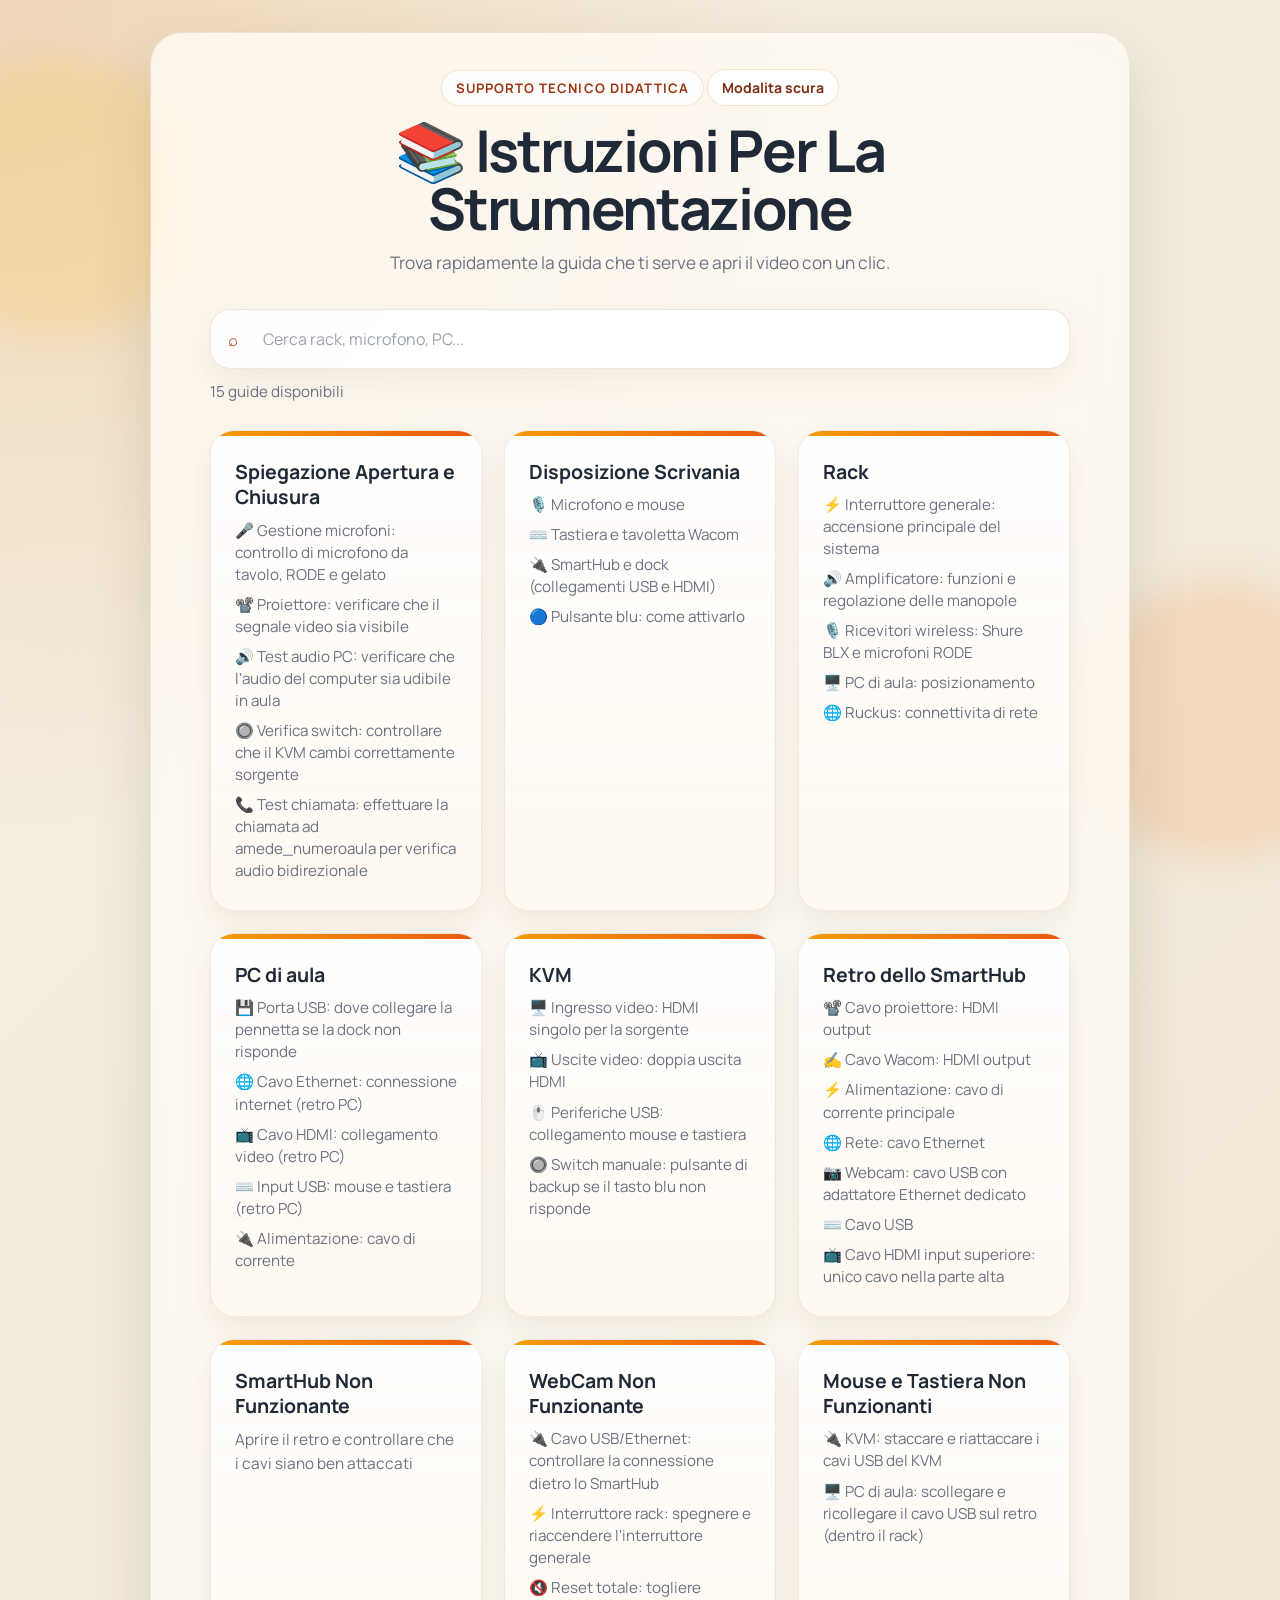
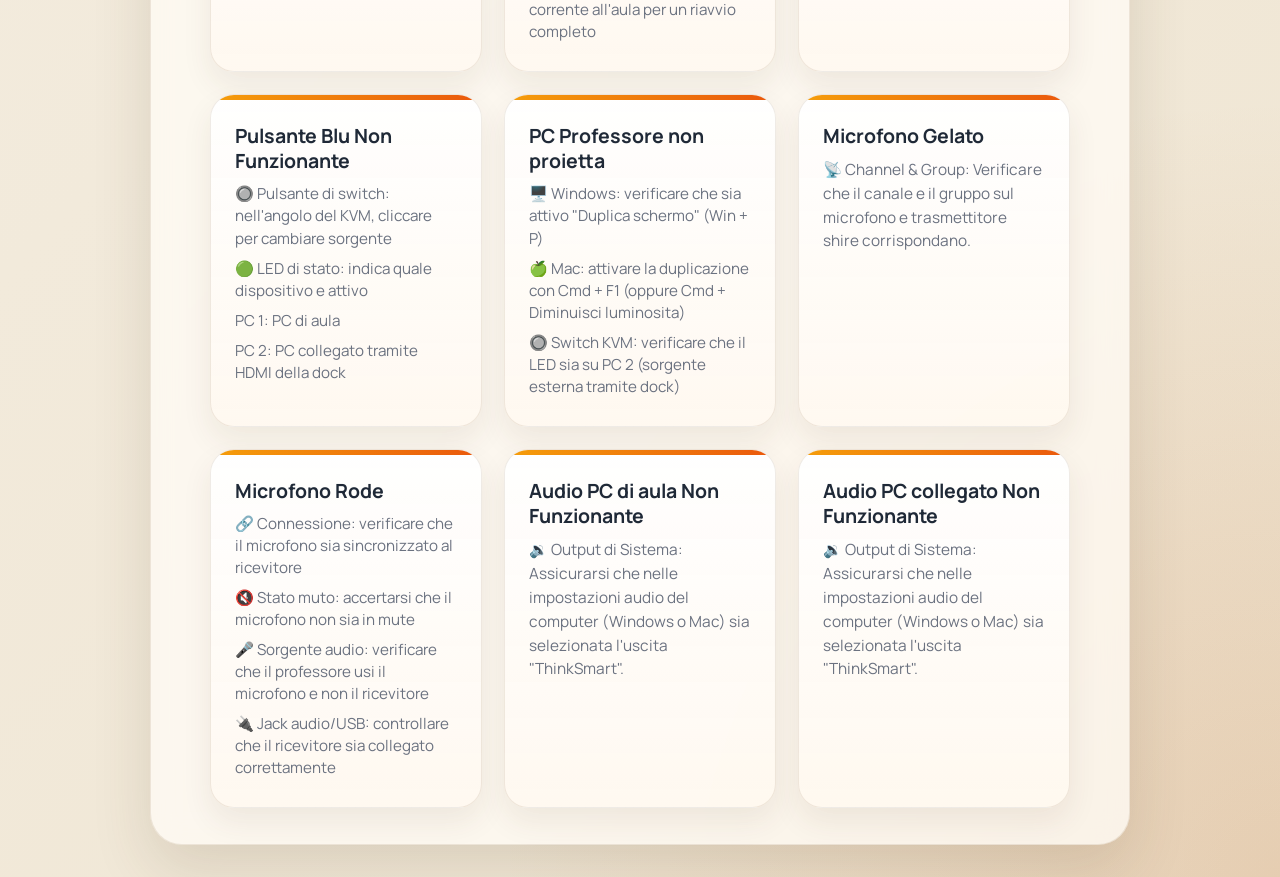
==== commit 2b86a27e: "rimonioni delle icon" ====
--- a/sito/index.html
+++ b/sito/index.html
@@ -33,7 +33,6 @@
     <div class="grid">
     <!-- ===== CARD 1 ===== -->
     <div class="card card-one" onclick="openModal('SpiegazioneAperturaChiusura')">
-      <div class="icon">🎬</div>
       <h2>Spiegazione Apertura e Chiusura</h2>
       <ul class="card-list">
         <li>🎤 Gestione microfoni: controllo di microfono da tavolo, RODE e gelato</li>
@@ -46,7 +45,6 @@
 
     <!-- ===== CARD 2 ===== -->
     <div class="card card-two" onclick="openModal('DisposizioneScrivania')">
-      <div class="icon">🎤</div>
       <h2>Disposizione Scrivania</h2>
       <ul class="card-list">
         <li>🎙️ Microfono e mouse</li>
@@ -58,7 +56,6 @@
 
     <!-- ===== CARD 3 ===== -->
     <div class="card card-three" onclick="openModal('Rack')">
-      <div class="icon">🎥</div>
       <h2>Rack</h2>
       <ul class="card-list">
         <li>⚡ Interruttore generale: accensione principale del sistema</li>
@@ -71,7 +68,6 @@
 
     <!-- ===== CARD 4 ===== -->
     <div class="card card-four" onclick="openModal('PCAula')">
-      <div class="icon">💻</div>
       <h2>PC di aula</h2>
       <ul class="card-list">
         <li>💾 Porta USB: dove collegare la pennetta se la dock non risponde</li>
@@ -84,7 +80,6 @@
 
     <!-- ===== CARD 5 ===== -->
     <div class="card card-five" onclick="openModal('KVM')">
-      <div class="icon">🎥</div>
       <h2>KVM</h2>
       <ul class="card-list">
         <li>🖥️ Ingresso video: HDMI singolo per la sorgente</li>
@@ -97,7 +92,6 @@
 
     <!-- ===== CARD 6 ===== -->
     <div class="card card-six" onclick="openModal('RetroSmartHub')">
-      <div class="icon">🛠️</div>
       <h2>Retro dello SmartHub</h2>
       <ul class="card-list">
         <li>📽️ Cavo proiettore: HDMI output</li>
@@ -112,14 +106,12 @@
 
     <!-- ===== CARD 7 ===== -->
     <div class="card" onclick="openModal('SmartHubNonFunzionante')">
-      <div class="icon">☀️ 🌝</div>
       <h2>SmartHub Non Funzionante</h2>
       <p>Aprire il retro e controllare che i cavi siano ben attaccati </p>
     </div>
 
     <!-- ===== CARD 8 ===== -->
     <div class="card card-eight" onclick="openModal('WebCamNonFunzionante')">
-      <div class="icon">🛠️</div>
       <h2>WebCam Non Funzionante</h2>
       <ul class="card-list">
         <li>🔌 Cavo USB/Ethernet: controllare la connessione dietro lo SmartHub</li>
@@ -130,7 +122,6 @@
 
     <!-- ===== CARD 9 ===== -->
     <div class="card card-nine" onclick="openModal('MouseTastieraNonFunzionante')">
-      <div class="icon">🛠️</div>
       <h2>Mouse e Tastiera Non Funzionanti</h2>
       <ul class="card-list">
         <li>🔌 KVM: staccare e riattaccare i cavi USB del KVM</li>
@@ -140,7 +131,6 @@
 
     <!-- ===== CARD 10 ===== -->
     <div class="card card-ten" onclick="openModal('PulsanteBluNonFunzionante')">
-      <div class="icon">🛠️</div>
       <h2>Pulsante Blu Non Funzionante</h2>
       <ul class="card-list">
         <li>🔘 Pulsante di switch: nell'angolo del KVM, cliccare per cambiare sorgente</li>
@@ -152,7 +142,6 @@
 
     <!-- ===== CARD 11 ===== -->
     <div class="card card-eleven" onclick="openModal('ProienzionePcProf')">
-      <div class="icon">🛠️</div>
       <h2>PC Professore non proietta</h2>
       <ul class="card-list">
         <li>🖥️ Windows: verificare che sia attivo "Duplica schermo" (Win + P)</li>
@@ -163,14 +152,12 @@
 
      <!-- ===== CARD 12 ===== -->
     <div class="card" onclick="openModal('MicrofonoGelato')">
-      <div class="icon">🛠️</div>
       <h2>Microfono Gelato</h2>
       <p>📡 Channel & Group: Verificare che il canale e il gruppo sul microfono e trasmettitore shire corrispondano.</p>
     </div>
 
     <!-- ===== CARD 13 ===== -->
     <div class="card card-thirteen" onclick="openModal('MicrofonoRode')">
-      <div class="icon">🛠️</div>
       <h2>Microfono Rode</h2>
       <ul class="card-list">
         <li>🔗 Connessione: verificare che il microfono sia sincronizzato al ricevitore</li>
@@ -182,14 +169,12 @@
 
     <!-- ===== CARD 14 ===== -->
     <div class="card" onclick="openModal('AudioPCAulaNonFunzionante')">
-      <div class="icon">🛠️</div>
       <h2>Audio PC di aula Non Funzionante</h2>
       <p>🔉 Output di Sistema: Assicurarsi che nelle impostazioni audio del computer (Windows o Mac) sia selezionata l'uscita "ThinkSmart".</p>
     </div>
 
     <!-- ===== CARD 15 ===== -->
     <div class="card" onclick="openModal('AudioPCCollegatoNonFunzionante')">
-      <div class="icon">🛠️</div>
       <h2>Audio PC collegato Non Funzionante</h2>
       <p>🔉 Output di Sistema: Assicurarsi che nelle impostazioni audio del computer (Windows o Mac) sia selezionata l'uscita "ThinkSmart".</p>
     </div>
--- a/sito/style.css
+++ b/sito/style.css
@@ -270,24 +270,6 @@
   border-color: rgba(217, 119, 6, 0.28);
 }
 
-.card .icon {
-  font-size: 3rem;
-  width: fit-content;
-  min-width: 72px;
-  height: 72px;
-  display: inline-flex;
-  align-items: center;
-  justify-content: center;
-  gap: 6px;
-  padding: 0 18px;
-  white-space: nowrap;
-  margin: 0 auto 22px;
-  line-height: 1;
-  border-radius: 20px;
-  background: linear-gradient(135deg, rgba(251, 191, 36, 0.26), rgba(249, 115, 22, 0.18));
-  box-shadow: inset 0 1px 0 rgba(255, 255, 255, 0.65);
-}
-
 .card h2 {
   font-size: 1.22rem;
   color: var(--text);
@@ -314,21 +296,6 @@
 
 .card.hidden {
   display: none;
-}
-
-.card:nth-child(2) .icon,
-.card:nth-child(6) .icon {
-  background: linear-gradient(135deg, rgba(253, 224, 71, 0.3), rgba(245, 158, 11, 0.2));
-}
-
-.card:nth-child(3) .icon,
-.card:nth-child(7) .icon {
-  background: linear-gradient(135deg, rgba(254, 215, 170, 0.34), rgba(251, 146, 60, 0.22));
-}
-
-.card:nth-child(4) .icon,
-.card:nth-child(5) .icon {
-  background: linear-gradient(135deg, rgba(191, 219, 254, 0.34), rgba(125, 211, 252, 0.22));
 }
 
 .no-results {
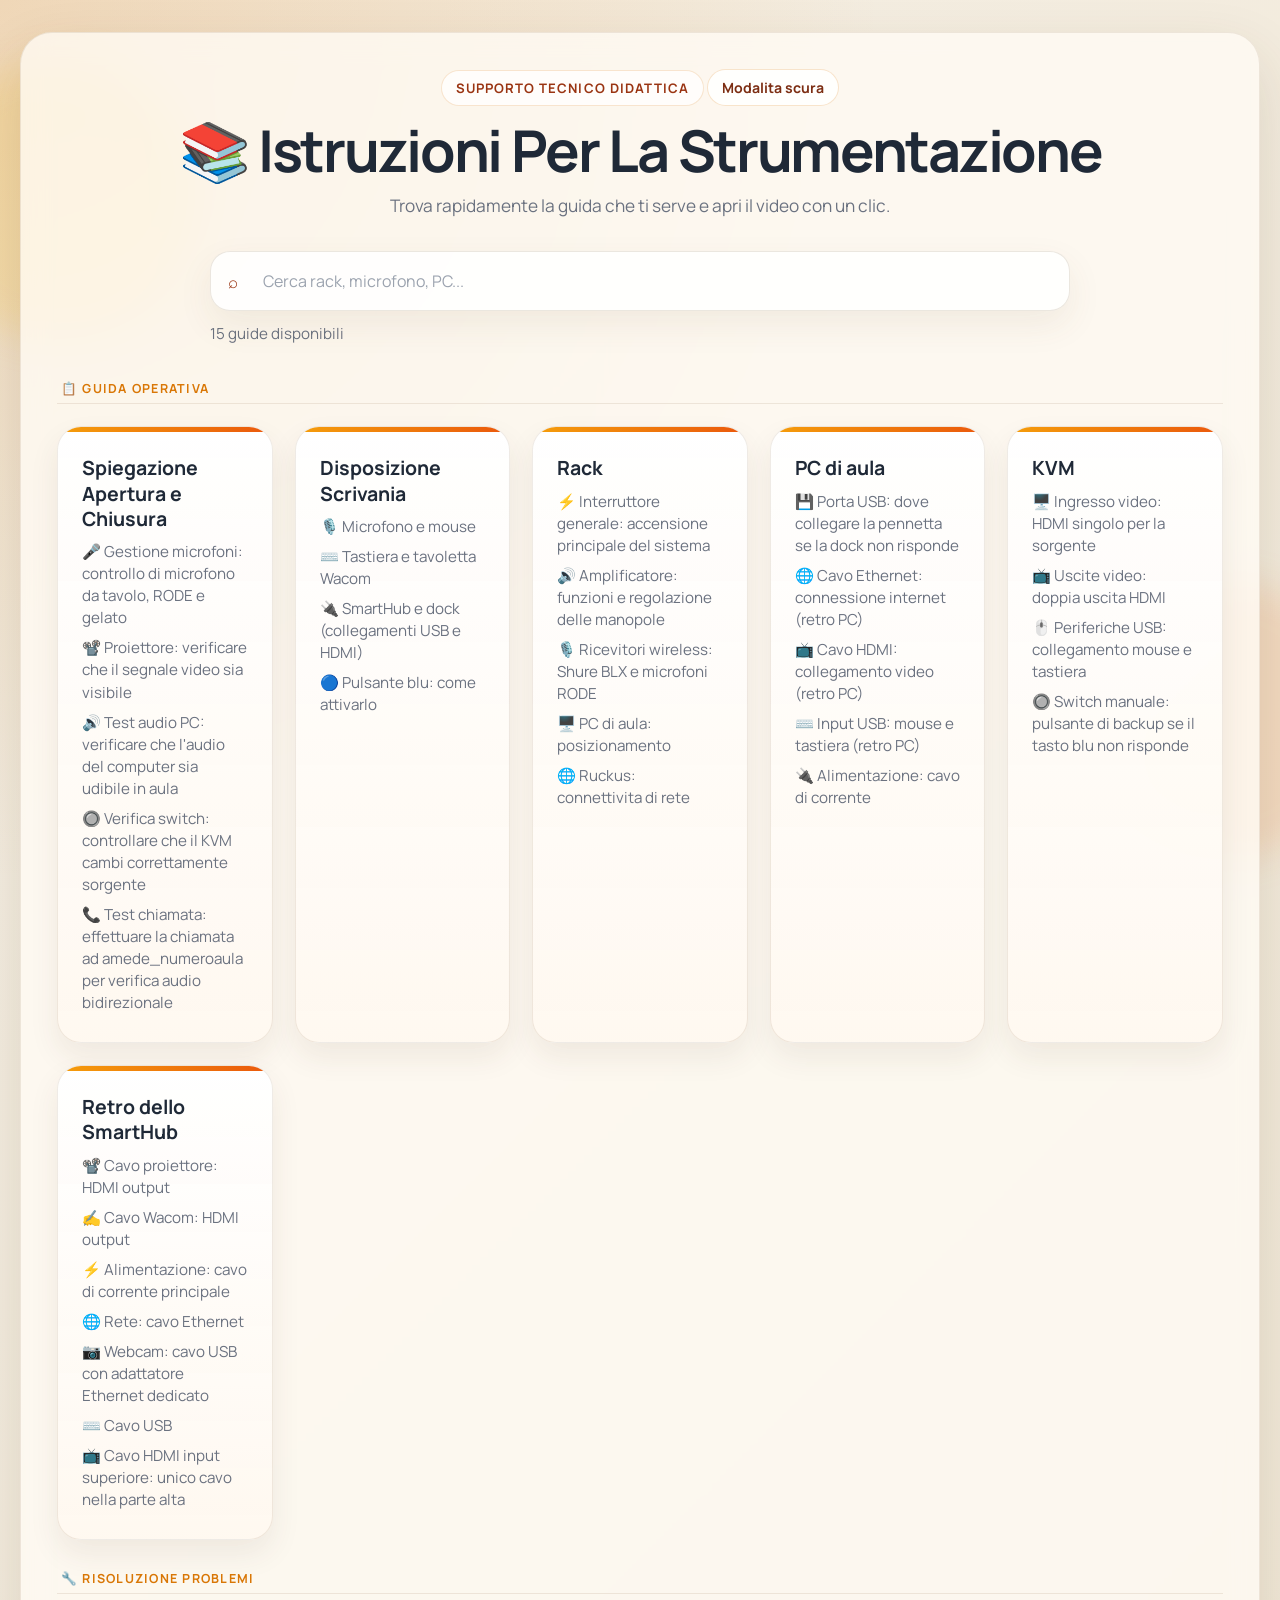
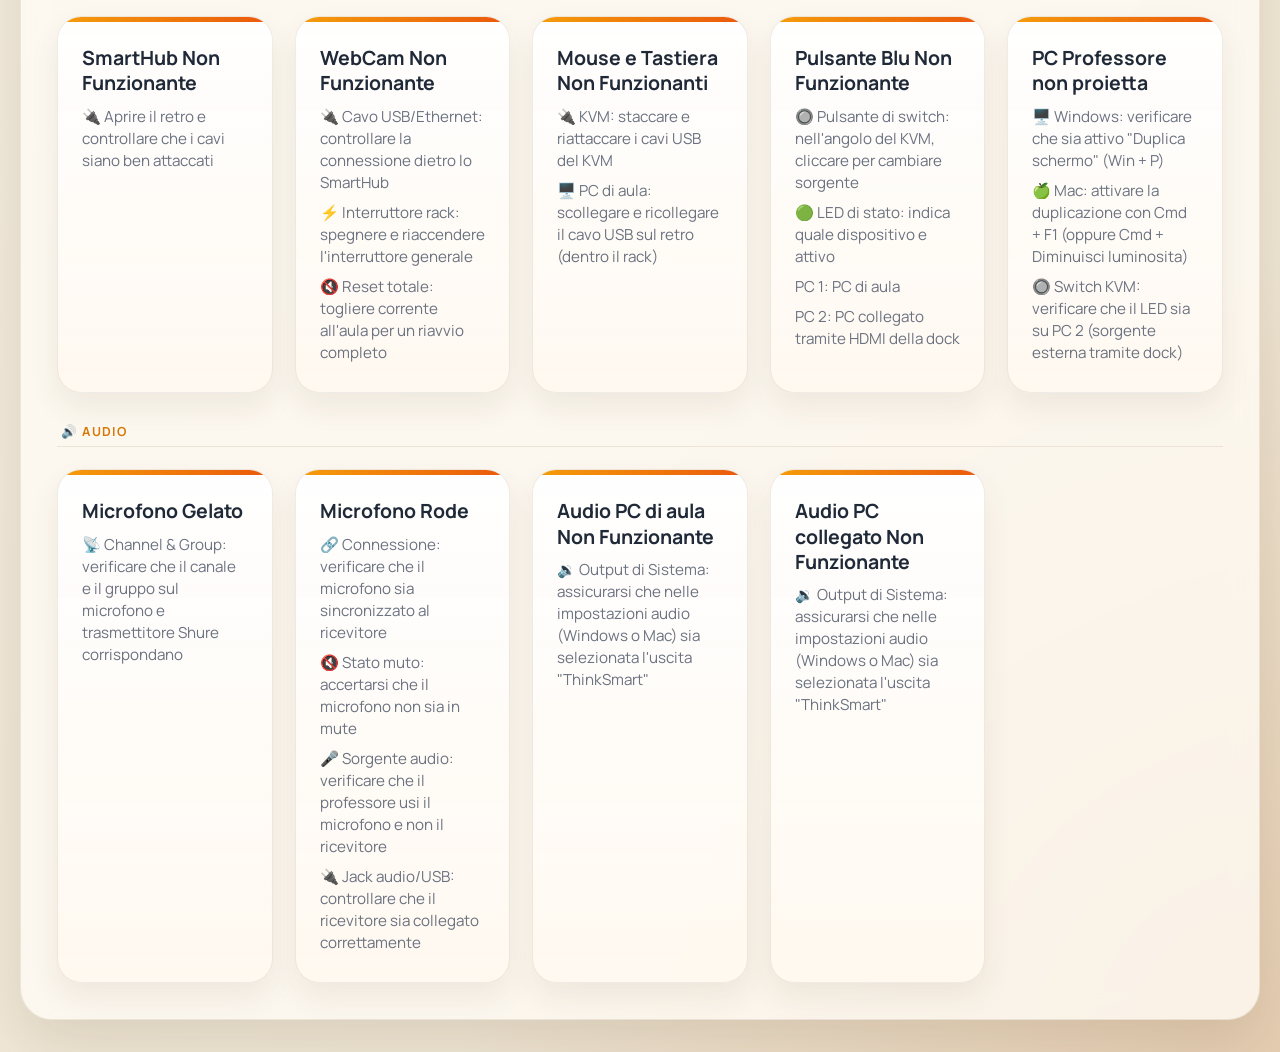
==== commit 147076b6: "refresh della pag" ====
--- a/sito/index.html
+++ b/sito/index.html
@@ -31,6 +31,9 @@
     </section>
 
     <div class="grid">
+    <!-- ===== SEZIONE: GUIDA OPERATIVA ===== -->
+    <div class="section-label">📋 Guida operativa</div>
+
     <!-- ===== CARD 1 ===== -->
     <div class="card card-one" onclick="openModal('SpiegazioneAperturaChiusura')">
       <h2>Spiegazione Apertura e Chiusura</h2>
@@ -104,10 +107,15 @@
       </ul>
     </div>
 
+    <!-- ===== SEZIONE: RISOLUZIONE PROBLEMI ===== -->
+    <div class="section-label">🔧 Risoluzione problemi</div>
+
     <!-- ===== CARD 7 ===== -->
     <div class="card" onclick="openModal('SmartHubNonFunzionante')">
       <h2>SmartHub Non Funzionante</h2>
-      <p>Aprire il retro e controllare che i cavi siano ben attaccati </p>
+      <ul class="card-list">
+        <li>🔌 Aprire il retro e controllare che i cavi siano ben attaccati</li>
+      </ul>
     </div>
 
     <!-- ===== CARD 8 ===== -->
@@ -149,11 +157,14 @@
         <li>🔘 Switch KVM: verificare che il LED sia su PC 2 (sorgente esterna tramite dock)</li>
       </ul>
     </div>
-
+    <!-- ===== SEZIONE: AUDIO ===== -->
+    <div class="section-label">🔊 Audio</div>
      <!-- ===== CARD 12 ===== -->
     <div class="card" onclick="openModal('MicrofonoGelato')">
       <h2>Microfono Gelato</h2>
-      <p>📡 Channel & Group: Verificare che il canale e il gruppo sul microfono e trasmettitore shire corrispondano.</p>
+      <ul class="card-list">
+        <li>📡 Channel & Group: verificare che il canale e il gruppo sul microfono e trasmettitore Shure corrispondano</li>
+      </ul>
     </div>
 
     <!-- ===== CARD 13 ===== -->
@@ -170,13 +181,17 @@
     <!-- ===== CARD 14 ===== -->
     <div class="card" onclick="openModal('AudioPCAulaNonFunzionante')">
       <h2>Audio PC di aula Non Funzionante</h2>
-      <p>🔉 Output di Sistema: Assicurarsi che nelle impostazioni audio del computer (Windows o Mac) sia selezionata l'uscita "ThinkSmart".</p>
+      <ul class="card-list">
+        <li>🔉 Output di Sistema: assicurarsi che nelle impostazioni audio (Windows o Mac) sia selezionata l'uscita "ThinkSmart"</li>
+      </ul>
     </div>
 
     <!-- ===== CARD 15 ===== -->
     <div class="card" onclick="openModal('AudioPCCollegatoNonFunzionante')">
       <h2>Audio PC collegato Non Funzionante</h2>
-      <p>🔉 Output di Sistema: Assicurarsi che nelle impostazioni audio del computer (Windows o Mac) sia selezionata l'uscita "ThinkSmart".</p>
+      <ul class="card-list">
+        <li>🔉 Output di Sistema: assicurarsi che nelle impostazioni audio (Windows o Mac) sia selezionata l'uscita "ThinkSmart"</li>
+      </ul>
     </div>
 
     </div>
--- a/sito/style.css
+++ b/sito/style.css
@@ -111,7 +111,7 @@
 }
 
 .page-shell {
-  width: min(980px, 100%);
+  width: min(1500px, 100%);
   padding: 36px;
   border-radius: 32px;
   background: var(--panel);
@@ -236,11 +236,17 @@
 
 .grid {
   display: grid;
-  grid-template-columns: repeat(auto-fit, minmax(240px, 1fr));
+  grid-template-columns: repeat(auto-fit, minmax(200px, 1fr));
   gap: 22px;
   width: 100%;
-  max-width: 860px;
+  max-width: 1400px;
   margin: 0 auto;
+}
+
+@media (min-width: 1100px) {
+  .grid {
+    grid-template-columns: repeat(5, 1fr);
+  }
 }
 
 .card {
@@ -298,6 +304,17 @@
   display: none;
 }
 
+.section-label {
+  grid-column: 1 / -1;
+  font-size: 0.78rem;
+  font-weight: 700;
+  text-transform: uppercase;
+  letter-spacing: 0.1em;
+  color: var(--accent);
+  padding: 8px 4px 6px;
+  border-bottom: 1px solid var(--panel-border);
+}
+
 .no-results {
   margin-top: 24px;
   padding: 18px 20px;
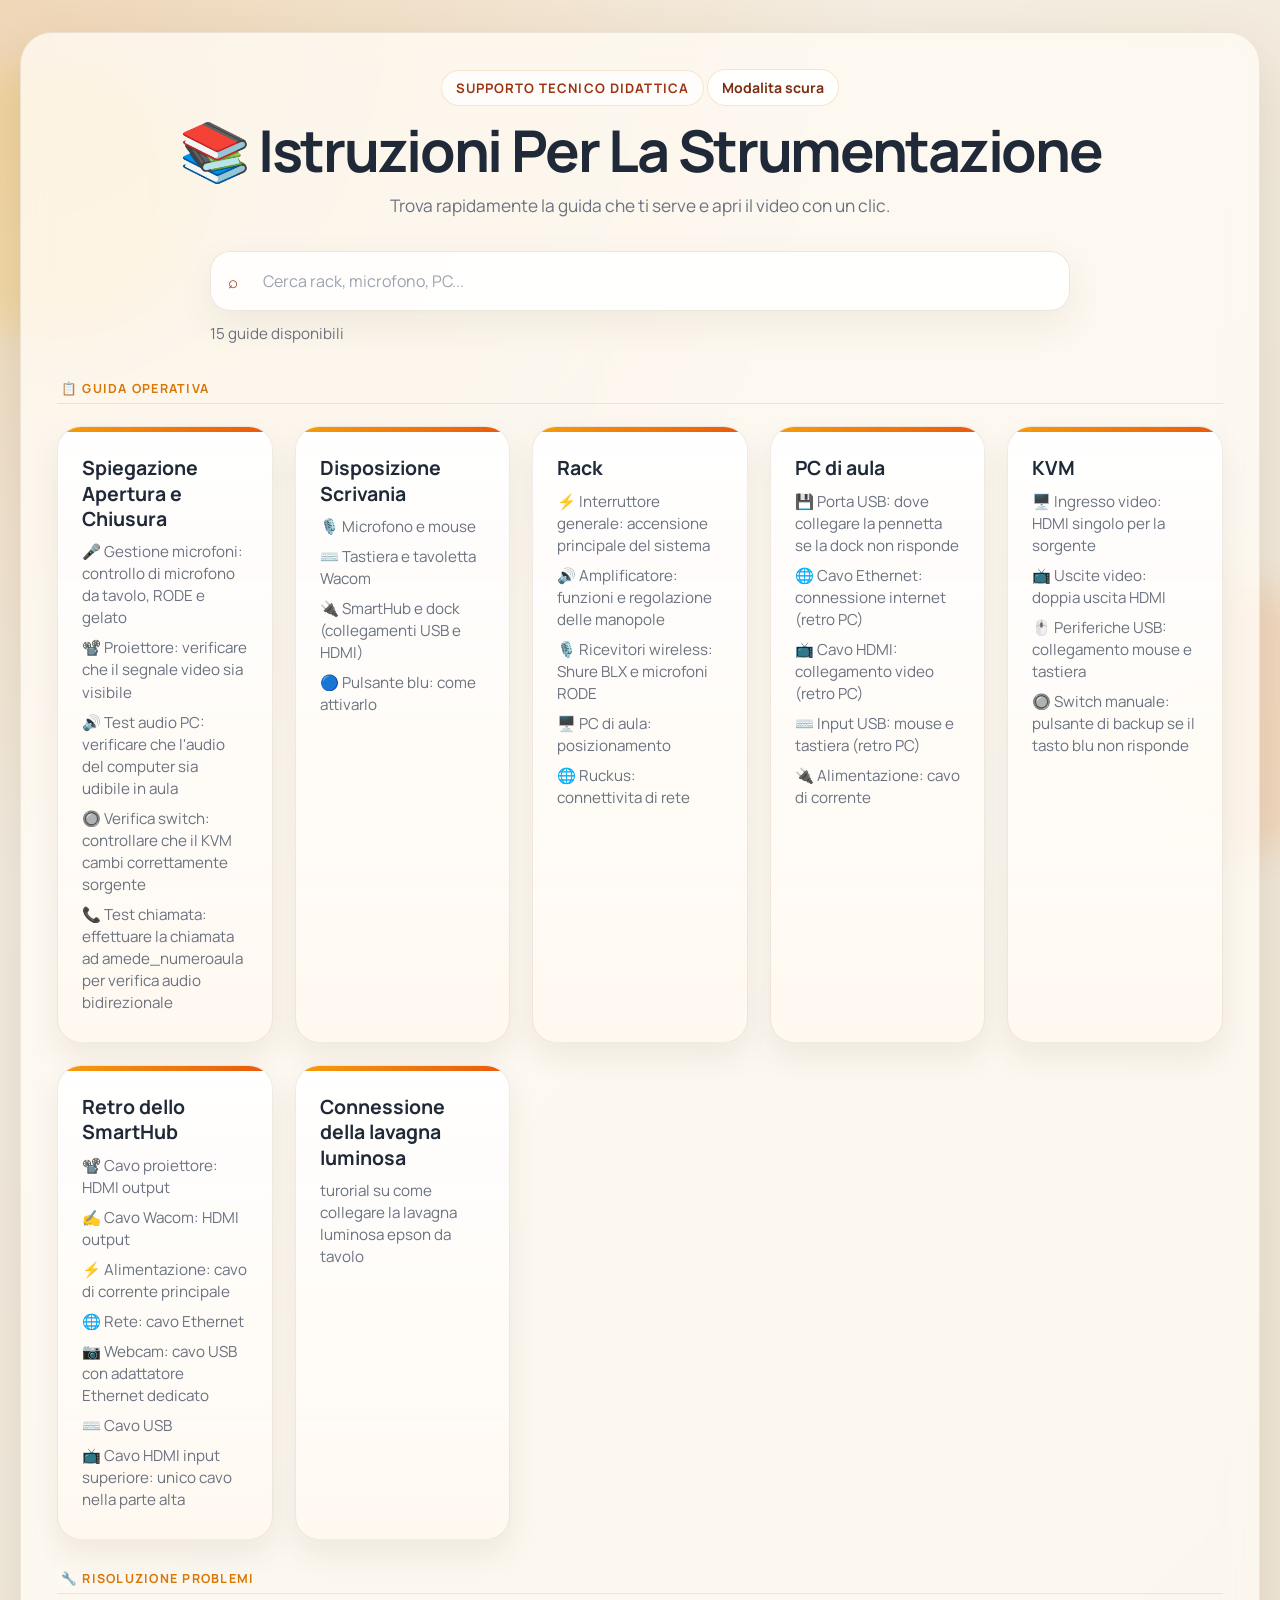
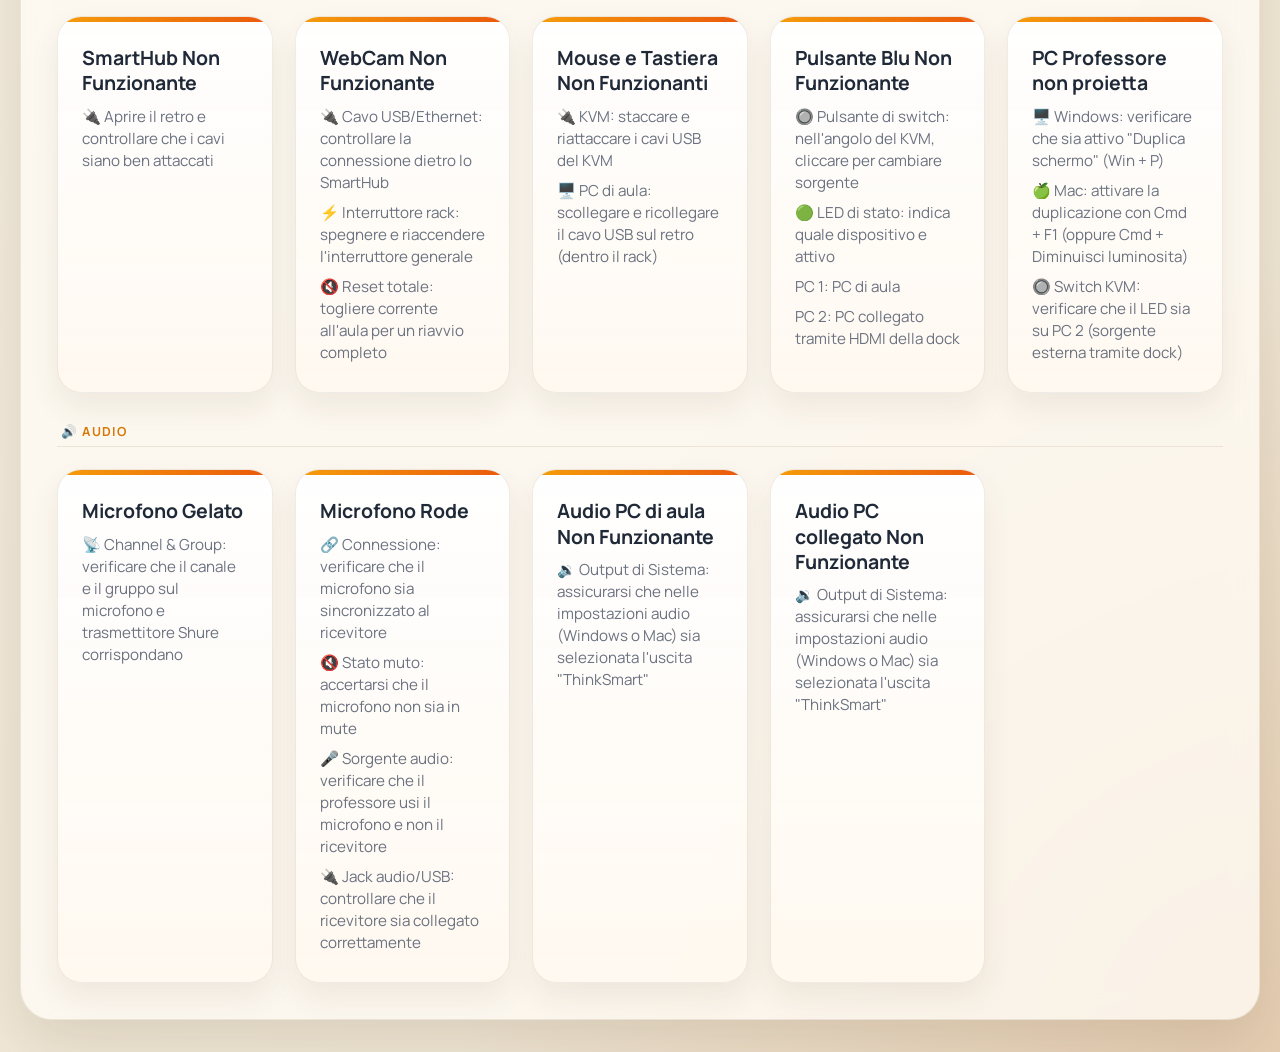
==== commit 0dae992c: "aggiornamento lavagna luminosa" ====
--- a/sito/index.html
+++ b/sito/index.html
@@ -107,10 +107,19 @@
       </ul>
     </div>
 
+
+    <!-- ===== CARD 7 ===== -->
+    <div class="card" onclick="openModal('lavagnaLuminosa')">
+      <h2>Connessione della lavagna luminosa</h2>
+      <ul class="card-list">
+        <li>turorial su come collegare la lavagna luminosa epson da tavolo</li>
+      </ul>
+    </div>
+
     <!-- ===== SEZIONE: RISOLUZIONE PROBLEMI ===== -->
     <div class="section-label">🔧 Risoluzione problemi</div>
 
-    <!-- ===== CARD 7 ===== -->
+    <!-- ===== CARD 8 ===== -->
     <div class="card" onclick="openModal('SmartHubNonFunzionante')">
       <h2>SmartHub Non Funzionante</h2>
       <ul class="card-list">
@@ -118,7 +127,7 @@
       </ul>
     </div>
 
-    <!-- ===== CARD 8 ===== -->
+    <!-- ===== CARD 9 ===== -->
     <div class="card card-eight" onclick="openModal('WebCamNonFunzionante')">
       <h2>WebCam Non Funzionante</h2>
       <ul class="card-list">
@@ -128,7 +137,7 @@
       </ul>
     </div>
 
-    <!-- ===== CARD 9 ===== -->
+    <!-- ===== CARD 10 ===== -->
     <div class="card card-nine" onclick="openModal('MouseTastieraNonFunzionante')">
       <h2>Mouse e Tastiera Non Funzionanti</h2>
       <ul class="card-list">
@@ -137,7 +146,7 @@
       </ul>
     </div>
 
-    <!-- ===== CARD 10 ===== -->
+    <!-- ===== CARD 11 ===== -->
     <div class="card card-ten" onclick="openModal('PulsanteBluNonFunzionante')">
       <h2>Pulsante Blu Non Funzionante</h2>
       <ul class="card-list">
@@ -148,7 +157,7 @@
       </ul>
     </div>
 
-    <!-- ===== CARD 11 ===== -->
+    <!-- ===== CARD 12 ===== -->
     <div class="card card-eleven" onclick="openModal('ProienzionePcProf')">
       <h2>PC Professore non proietta</h2>
       <ul class="card-list">
@@ -159,7 +168,7 @@
     </div>
     <!-- ===== SEZIONE: AUDIO ===== -->
     <div class="section-label">🔊 Audio</div>
-     <!-- ===== CARD 12 ===== -->
+     <!-- ===== CARD 13 ===== -->
     <div class="card" onclick="openModal('MicrofonoGelato')">
       <h2>Microfono Gelato</h2>
       <ul class="card-list">
@@ -167,7 +176,7 @@
       </ul>
     </div>
 
-    <!-- ===== CARD 13 ===== -->
+    <!-- ===== CARD 14 ===== -->
     <div class="card card-thirteen" onclick="openModal('MicrofonoRode')">
       <h2>Microfono Rode</h2>
       <ul class="card-list">
@@ -178,7 +187,7 @@
       </ul>
     </div>
 
-    <!-- ===== CARD 14 ===== -->
+    <!-- ===== CARD 15 ===== -->
     <div class="card" onclick="openModal('AudioPCAulaNonFunzionante')">
       <h2>Audio PC di aula Non Funzionante</h2>
       <ul class="card-list">
@@ -186,7 +195,7 @@
       </ul>
     </div>
 
-    <!-- ===== CARD 15 ===== -->
+    <!-- ===== CARD 16 ===== -->
     <div class="card" onclick="openModal('AudioPCCollegatoNonFunzionante')">
       <h2>Audio PC collegato Non Funzionante</h2>
       <ul class="card-list">
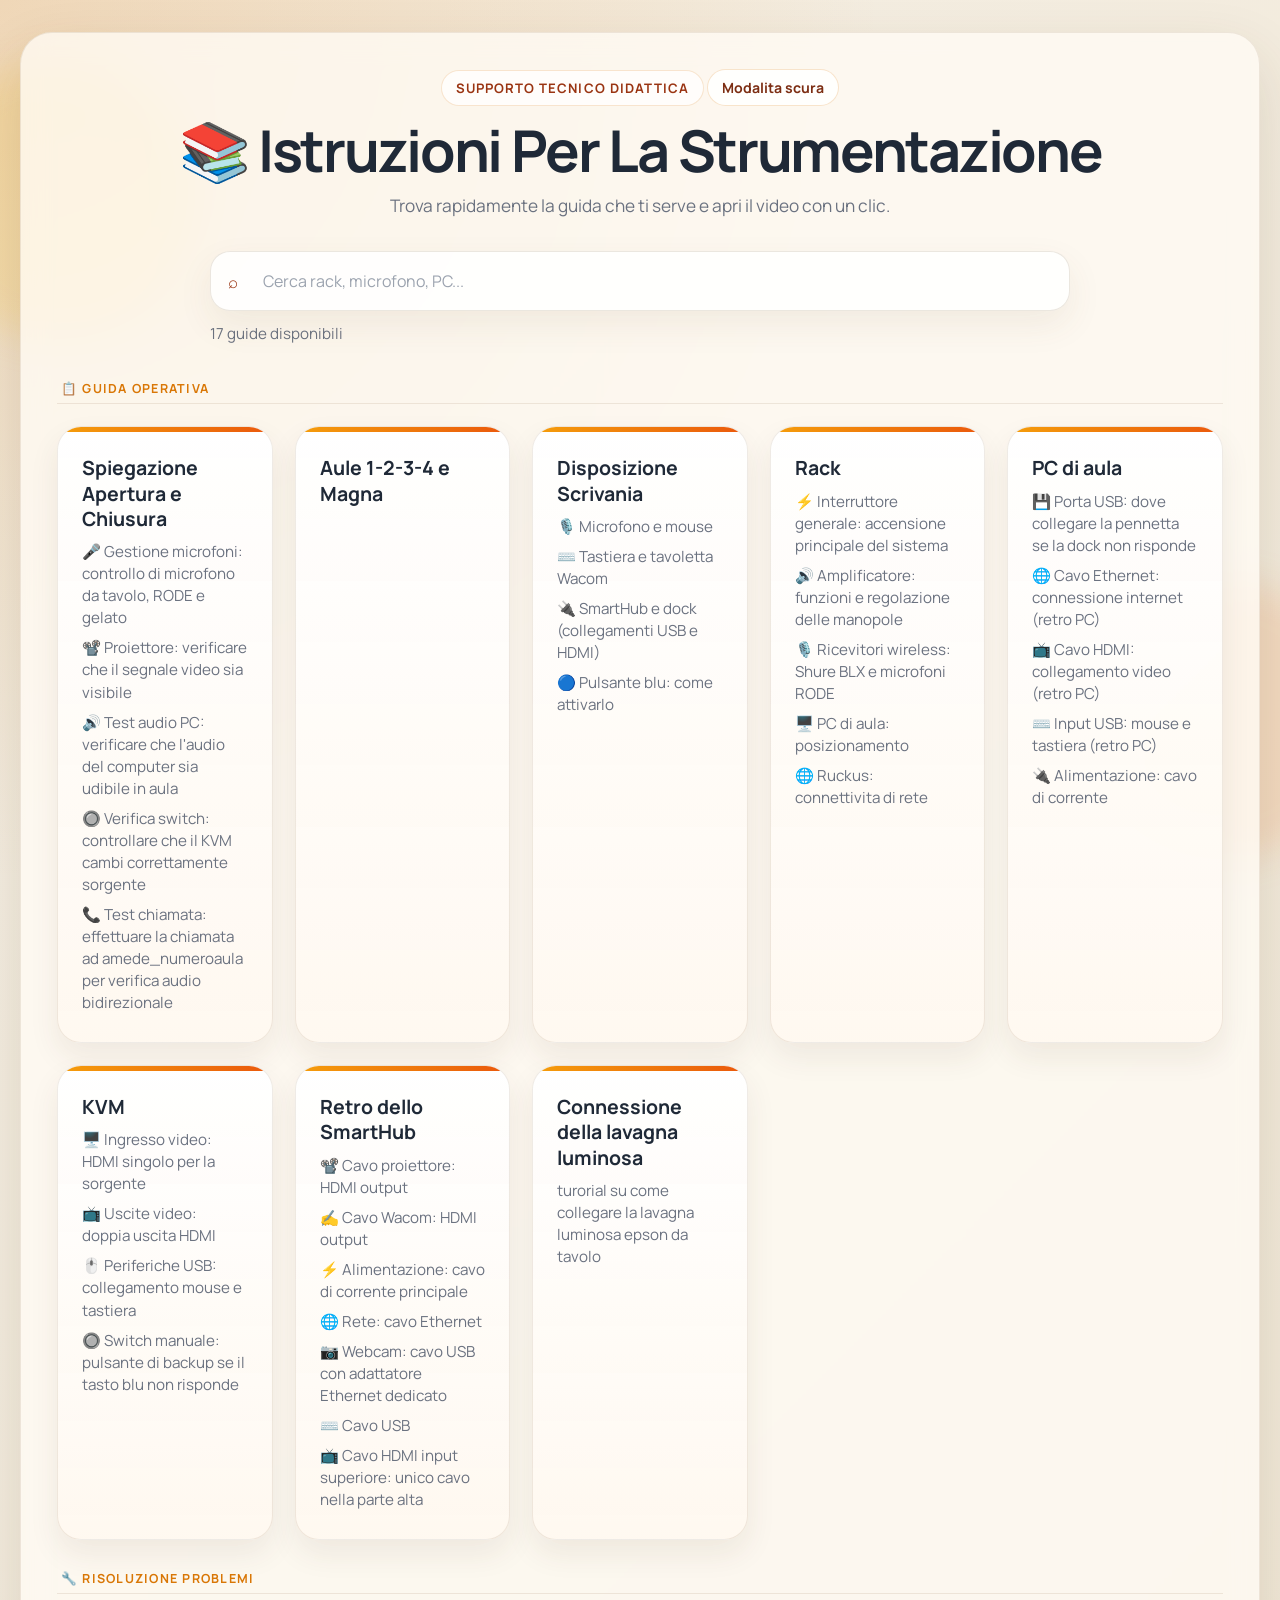
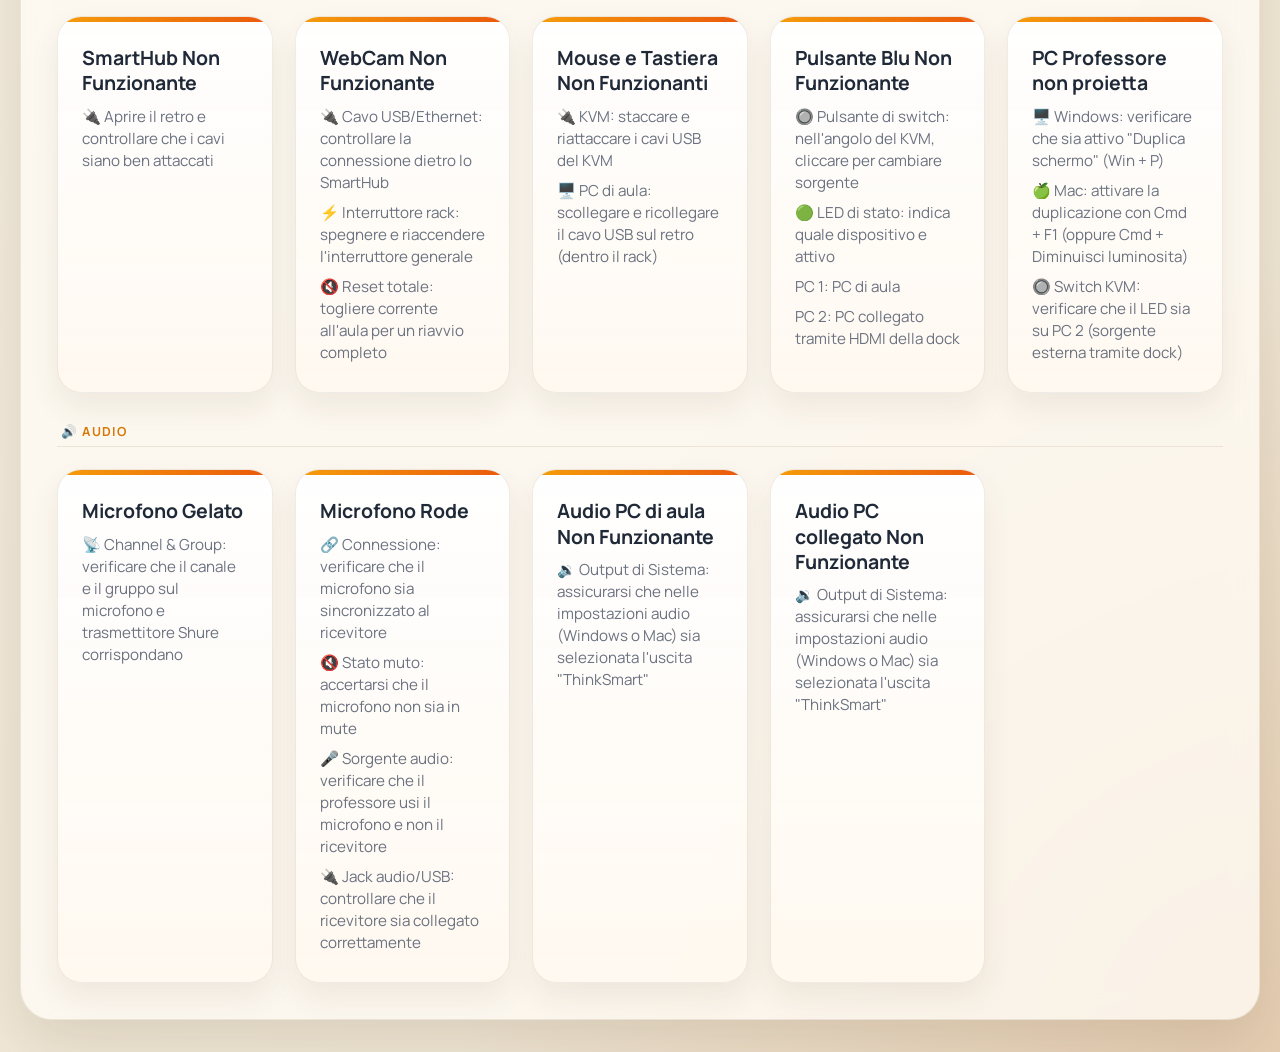
==== commit 64789bf6: "Sposta i video da Google Drive a OneDrive e aggiunge la card Aule 1-2-3-4 e Magna Co-Authored-By: Cl" ====
--- a/sito/index.html
+++ b/sito/index.html
@@ -27,7 +27,7 @@
           placeholder="Cerca rack, microfono, PC..."
           aria-label="Cerca tra le card" />
       </div>
-      <p id="results-count" class="results-count">15 guide disponibili</p>
+      <p id="results-count" class="results-count">17 guide disponibili</p>
     </section>
 
     <div class="grid">
@@ -44,6 +44,11 @@
         <li>🔘 Verifica switch: controllare che il KVM cambi correttamente sorgente</li>
         <li>📞 Test chiamata: effettuare la chiamata ad amede_numeroaula per verifica audio bidirezionale</li>
       </ul>
+    </div>
+
+    <!-- ===== CARD AULE ===== -->
+    <div class="card" onclick="openModal('Aule1234Magna')">
+      <h2>Aule 1-2-3-4 e Magna</h2>
     </div>
 
     <!-- ===== CARD 2 ===== -->
@@ -219,7 +224,7 @@
         <iframe
           id="yt-player"
           src=""
-          title="Google Drive video"
+          title="Video formazione"
           allow="autoplay"
           allowfullscreen>
         </iframe>
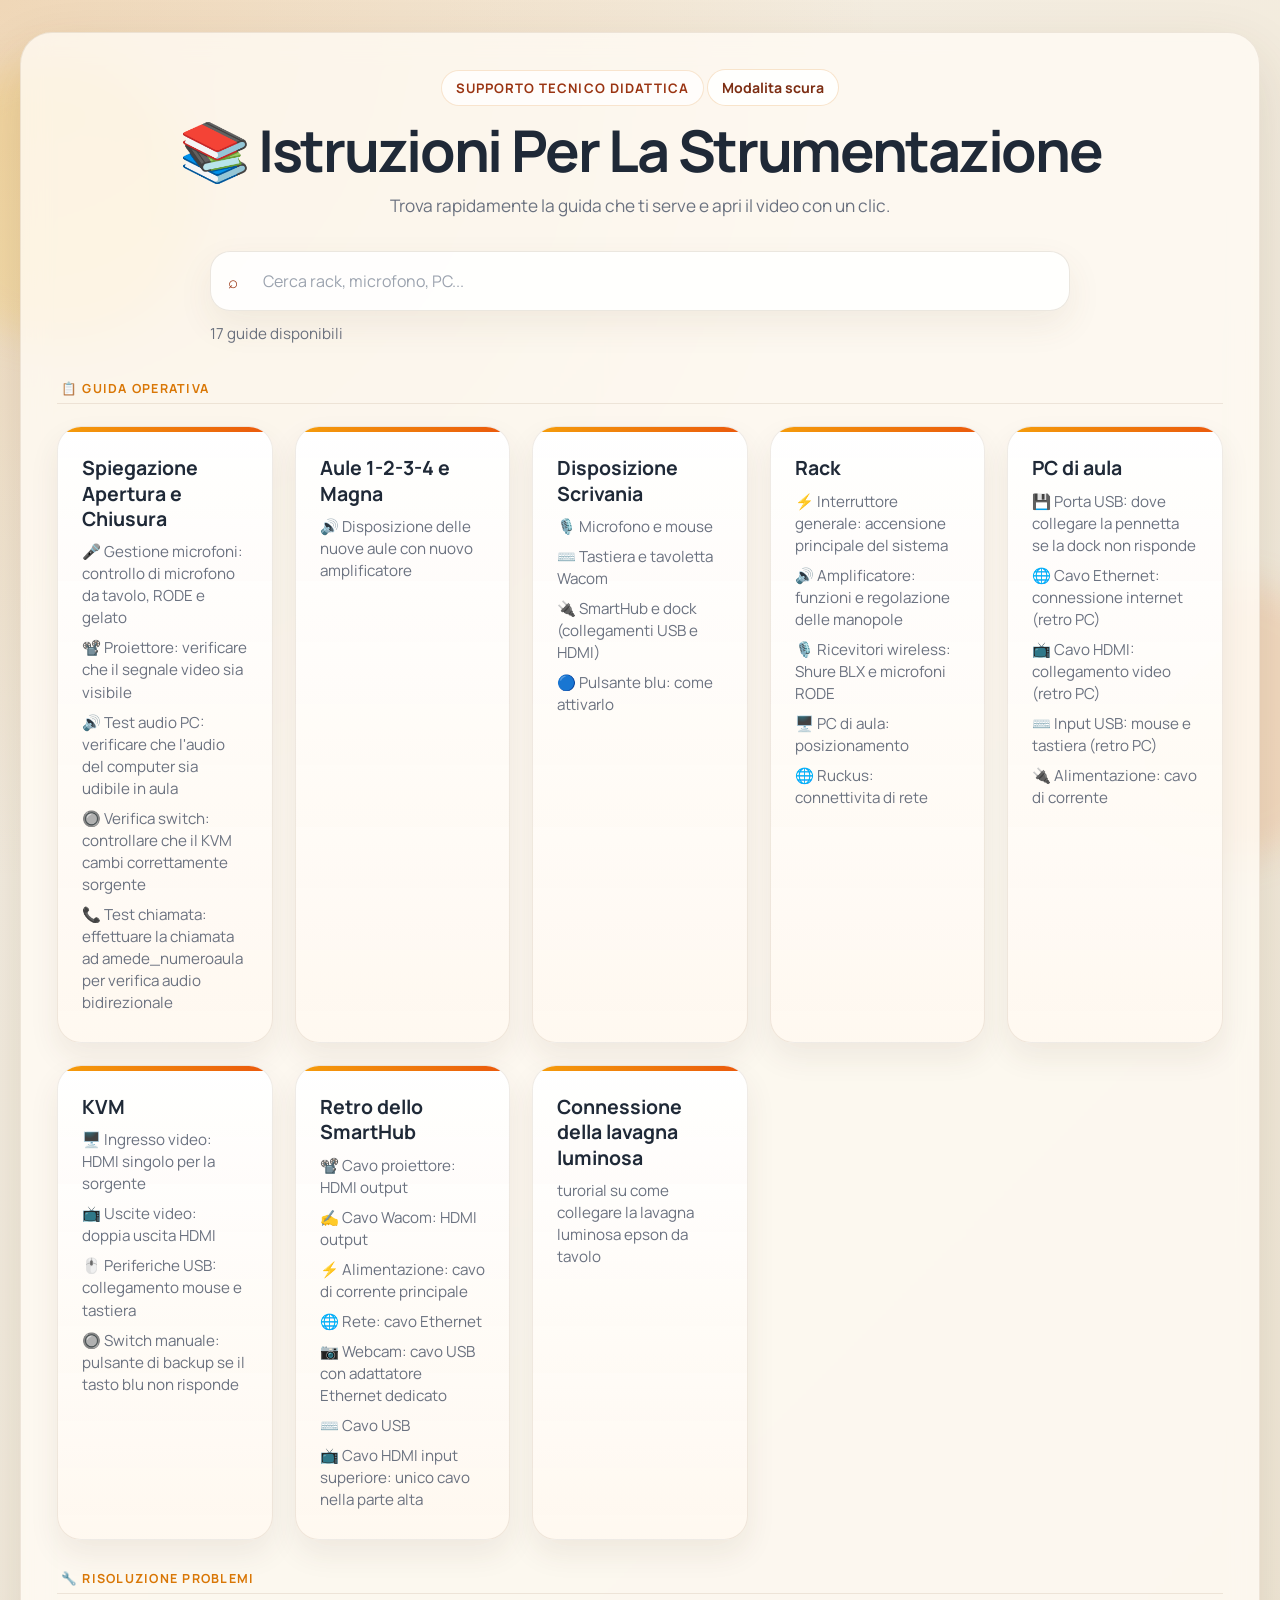
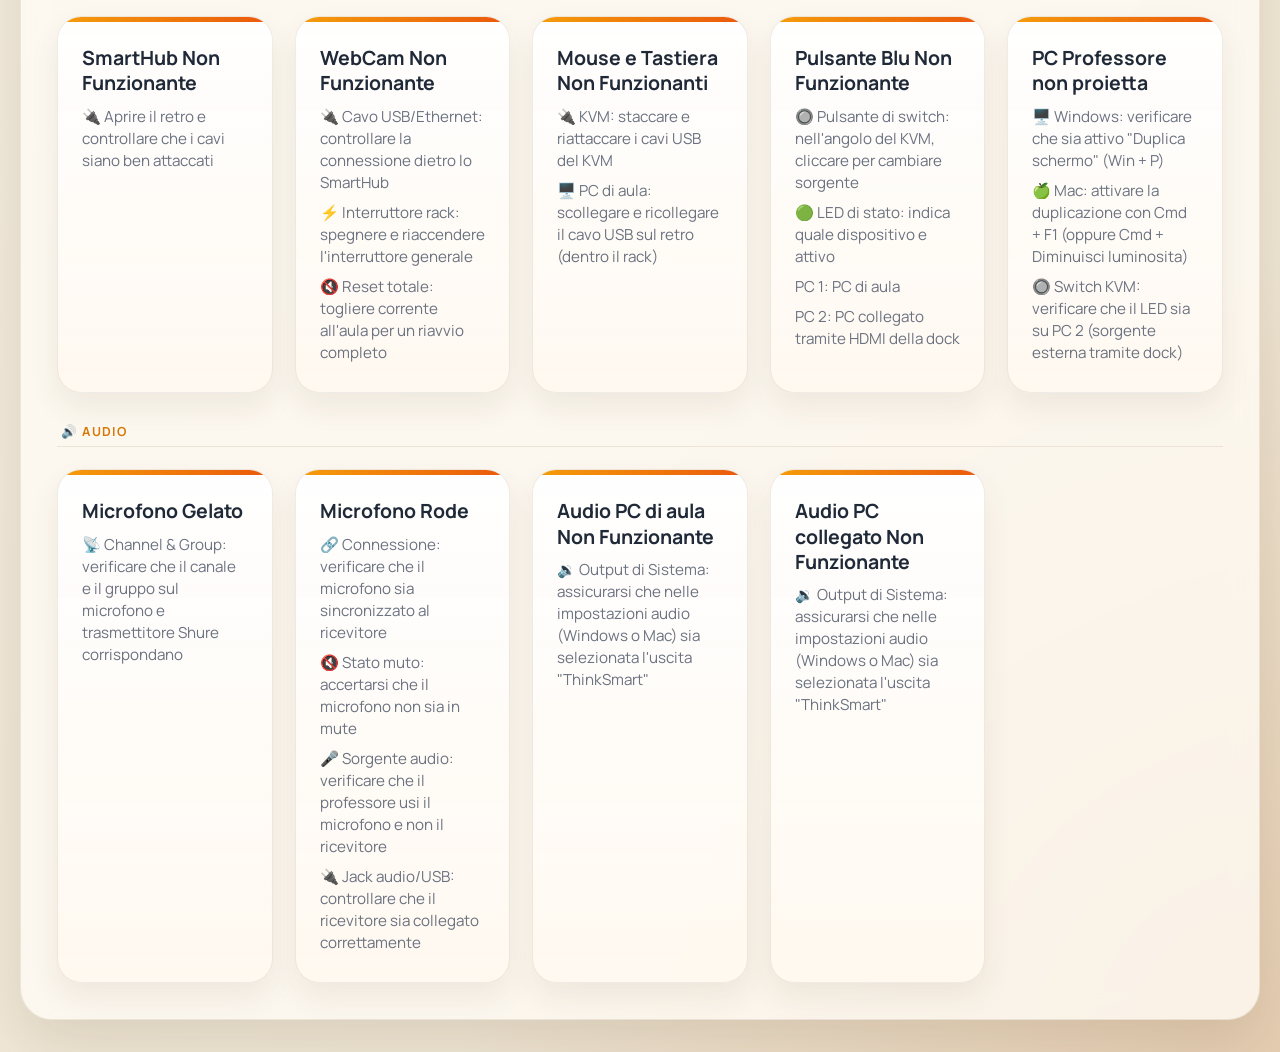
==== commit f0dd4252: "Aggiunge descrizione alla card Aule 1-2-3-4 e Magna Co-Authored-By: Claude Opus 5.5 <noreply@anthrop" ====
--- a/sito/index.html
+++ b/sito/index.html
@@ -49,6 +49,9 @@
     <!-- ===== CARD AULE ===== -->
     <div class="card" onclick="openModal('Aule1234Magna')">
       <h2>Aule 1-2-3-4 e Magna</h2>
+      <ul class="card-list">
+        <li>🔊 Disposizione delle nuove aule con nuovo amplificatore</li>
+      </ul>
     </div>
 
     <!-- ===== CARD 2 ===== -->
